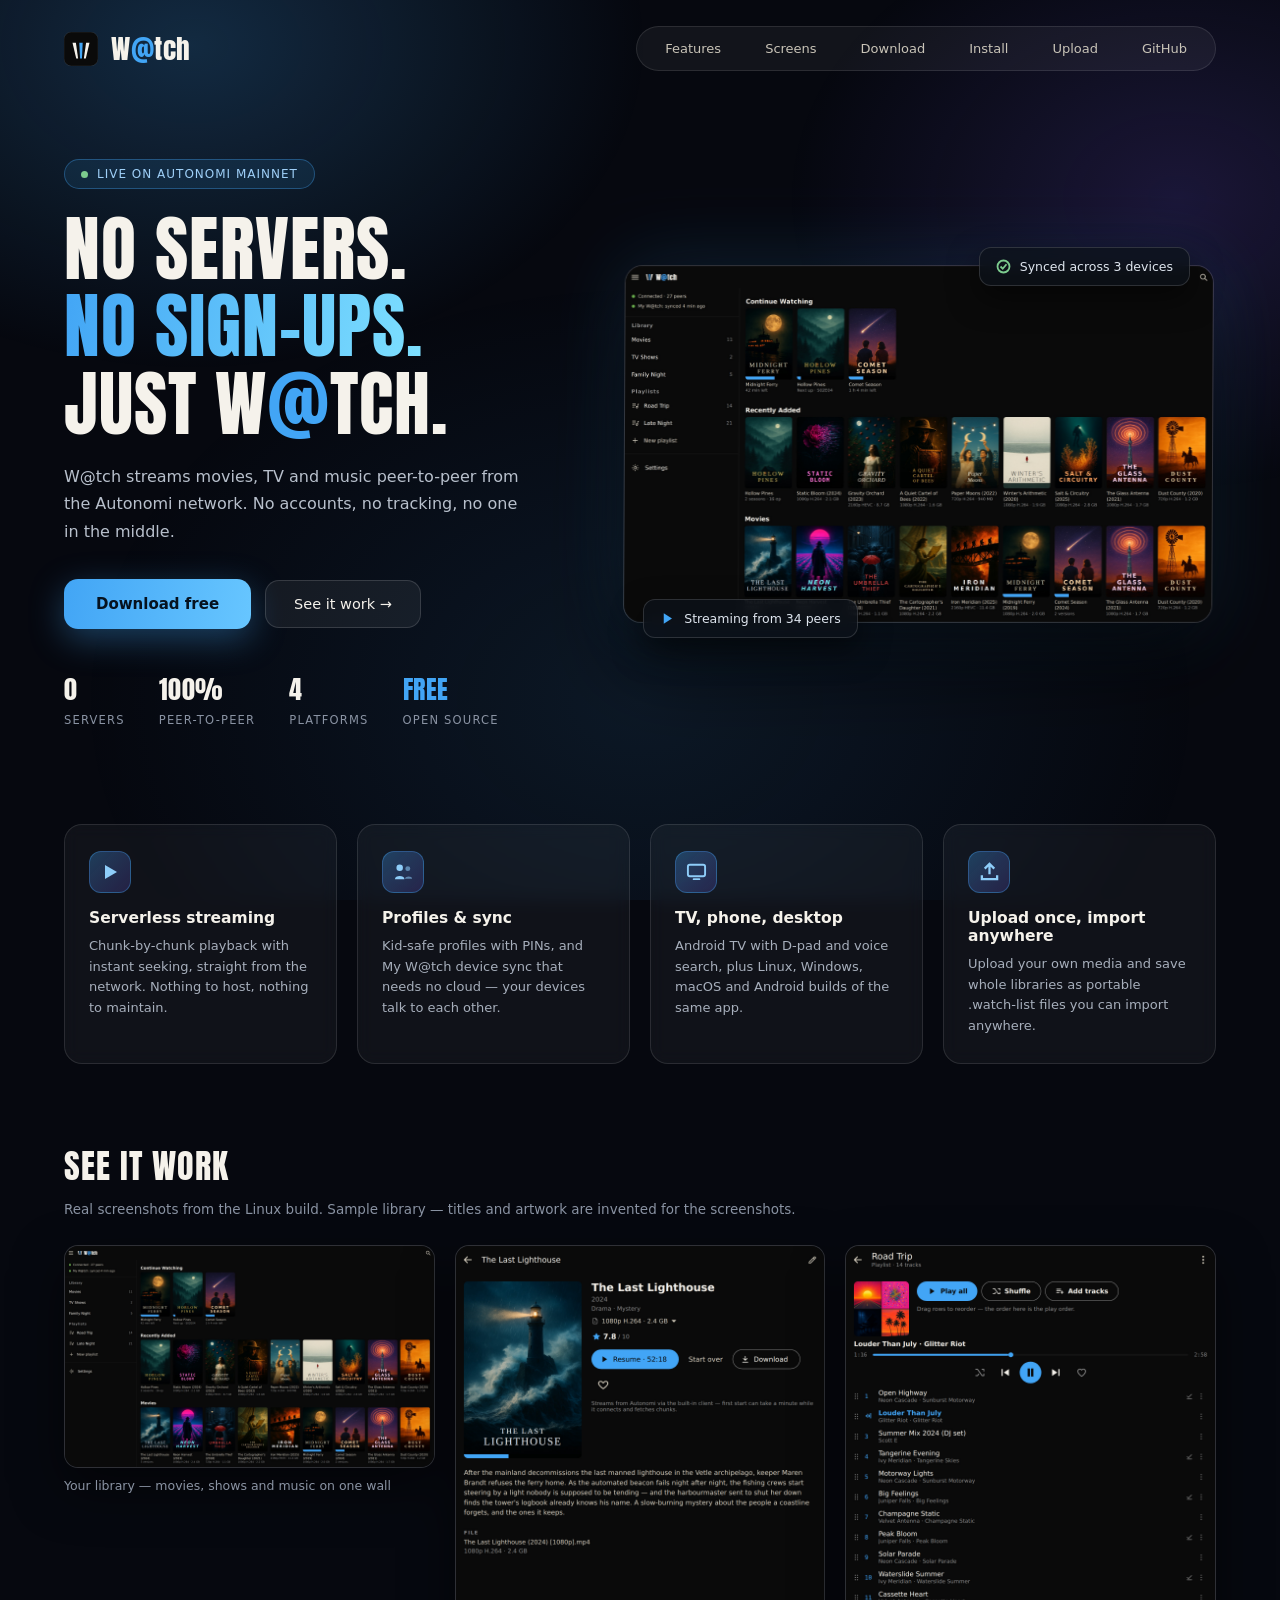
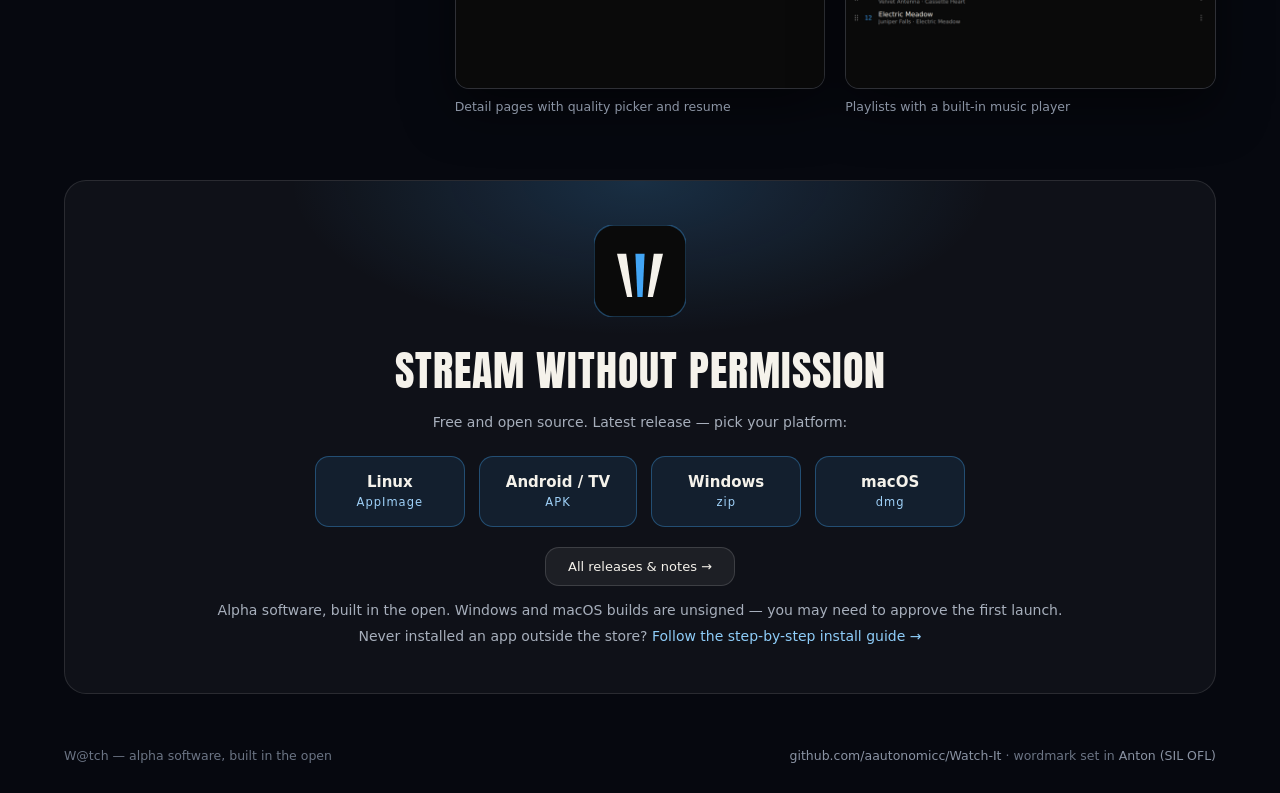
==== index.html @ df9e6426 "Reword sharing language to own-devices framing (import anywhere) The home-page feature card advertis" ====
<!DOCTYPE html>
<html lang="en">
<head>
<meta charset="utf-8">
<meta name="viewport" content="width=device-width, initial-scale=1">
<title>W@tch — stream from the Autonomi network</title>
<meta name="description" content="W@tch streams movies, TV and music peer-to-peer from the Autonomi network. No servers, no sign-ups, no tracking. Free and open source for Linux, Android / Android TV, Windows and macOS.">
<link rel="icon" href="assets/icon.svg" type="image/svg+xml">
<meta property="og:title" content="W@tch — stream from the Autonomi network">
<meta property="og:description" content="No servers. No sign-ups. Just W@tch. Peer-to-peer movies, TV and music — free and open source.">
<meta property="og:image" content="https://aautonomicc.github.io/watch-site/assets/social-preview.png">
<meta property="og:url" content="https://aautonomicc.github.io/watch-site/">
<meta property="og:type" content="website">
<link rel="stylesheet" href="style.css">
</head>
<body>
<div class="bgfx"></div>
<div class="page">

<nav>
  <a class="lockup" href="#top" aria-label="W@tch home">
    <svg width="34" height="34" viewBox="0 0 512 512" aria-hidden="true"><rect width="512" height="512" rx="110" fill="#0a0a0a" stroke="rgba(255,255,255,0.16)" stroke-width="8"/><path d="M 128 160 L 179.2 160 L 212.8 400 L 184 400 Z" fill="#f5f2eb"/><path d="M 230.4 160 L 281.6 160 L 270.4 400 L 241.6 400 Z" fill="#42a5f5"/><path d="M 332.8 160 L 384 160 L 328 400 L 299.2 400 Z" fill="#f5f2eb"/></svg>
    <div class="wordmark">W<span class="accent">@</span>tch</div>
  </a>
  <div class="navpill">
    <a href="#features">Features</a>
    <a href="#screens">Screens</a>
    <a href="#download">Download</a>
    <a href="install.html">Install</a>
    <a href="upload.html">Upload</a>
    <a href="https://github.com/aautonomicc/Watch-It">GitHub</a>
  </div>
</nav>

<header class="hero" id="top">
  <div class="hleft">
    <div class="chip"><div class="dot"></div>LIVE ON AUTONOMI MAINNET</div>
    <h1>No servers.<br><span class="grad">No sign&#8209;ups.</span><br>Just W<span class="accent">@</span>tch.</h1>
    <p class="sub">W@tch streams movies, TV and music peer-to-peer from the Autonomi network. No accounts, no tracking, no one in the middle.</p>
    <div class="ctas">
      <a class="btn-primary" href="#download">Download free</a>
      <a class="btn-glass" href="#screens">See it work &rarr;</a>
    </div>
    <div class="stats">
      <div class="stat"><b>0</b><span>SERVERS</span></div>
      <div class="stat"><b>100%</b><span>PEER-TO-PEER</span></div>
      <div class="stat"><b>4</b><span>PLATFORMS</span></div>
      <div class="stat"><b class="accent">FREE</b><span>OPEN SOURCE</span></div>
    </div>
  </div>
  <div class="hright">
    <div class="floatchip">
      <div class="fc fc-top"><svg width="15" height="15" viewBox="0 0 20 20" aria-hidden="true"><circle cx="10" cy="10" r="8" fill="none" stroke="#7CCB8E" stroke-width="2.4"/><path d="M6 10 L9 13 L14 7" stroke="#7CCB8E" stroke-width="2.4" fill="none"/></svg>Synced across 3 devices</div>
      <div class="fc fc-bottom"><svg width="15" height="15" viewBox="0 0 20 20" aria-hidden="true"><path d="M5 3 L16 10 L5 17 Z" fill="#42A5F5"/></svg>Streaming from 34 peers</div>
      <div class="shotcard"><img src="assets/screenshots/home-linux.jpg" alt="W@tch home screen on Linux: library wall with movie and album posters and a pinned library panel" width="1500" height="900"></div>
    </div>
  </div>
</header>

<section class="features" id="features">
  <div class="gcard"><div class="ic"><svg width="20" height="20" viewBox="0 0 20 20" aria-hidden="true"><path d="M5 3 L17 10 L5 17 Z" fill="#8ecdf9"/></svg></div><h3>Serverless streaming</h3><p>Chunk-by-chunk playback with instant seeking, straight from the network. Nothing to host, nothing to maintain.</p></div>
  <div class="gcard"><div class="ic"><svg width="21" height="21" viewBox="0 0 22 22" aria-hidden="true"><circle cx="7" cy="7" r="3.4" fill="#8ecdf9"/><circle cx="15.5" cy="8" r="2.6" fill="#8ecdf9" opacity="0.55"/><path d="M2 19 C2 14.5 12 14.5 12 19 Z" fill="#8ecdf9"/><path d="M12.5 18.5 C13 15.5 20 15.5 20 18.5 Z" fill="#8ecdf9" opacity="0.55"/></svg></div><h3>Profiles &amp; sync</h3><p>Kid-safe profiles with PINs, and My W@tch device sync that needs no cloud — your devices talk to each other.</p></div>
  <div class="gcard"><div class="ic"><svg width="21" height="21" viewBox="0 0 22 22" aria-hidden="true"><rect x="2" y="4" width="18" height="12" rx="2" fill="none" stroke="#8ecdf9" stroke-width="2"/><rect x="7" y="18" width="8" height="2" rx="1" fill="#8ecdf9"/></svg></div><h3>TV, phone, desktop</h3><p>Android TV with D-pad and voice search, plus Linux, Windows, macOS and Android builds of the same app.</p></div>
  <div class="gcard"><div class="ic"><svg width="21" height="21" viewBox="0 0 22 22" aria-hidden="true"><path d="M11 3 L11 14 M6 8 L11 3 L16 8" stroke="#8ecdf9" stroke-width="2.4" fill="none"/><path d="M3 15 L3 19 L19 19 L19 15" stroke="#8ecdf9" stroke-width="2.4" fill="none"/></svg></div><h3>Upload once, import anywhere</h3><p>Upload your own media and save whole libraries as portable .watch-list files you can import anywhere.</p></div>
</section>

<section class="screens" id="screens">
  <h2 class="sectionhead">See it work</h2>
  <p class="sectionsub">Real screenshots from the Linux build. Sample library — titles and artwork are invented for the screenshots.</p>
  <div class="shotgrid">
    <figure class="shotcell"><div class="shotframe"><img src="assets/screenshots/home-linux.jpg" alt="Home library wall with movies, shows and albums" loading="lazy" width="1500" height="900"></div><figcaption>Your library — movies, shows and music on one wall</figcaption></figure>
    <figure class="shotcell"><div class="shotframe"><img src="assets/screenshots/detail-linux.jpg" alt="Movie detail page with poster, overview and quality versions" loading="lazy" width="1500" height="1800"></div><figcaption>Detail pages with quality picker and resume</figcaption></figure>
    <figure class="shotcell"><div class="shotframe"><img src="assets/screenshots/playlist-linux.jpg" alt="Playlist page with cover collage, transport controls and track list" loading="lazy" width="1500" height="1800"></div><figcaption>Playlists with a built-in music player</figcaption></figure>
  </div>
</section>

<section class="big" id="download">
  <div class="glow"></div>
  <div class="bigmark"><svg width="92" height="92" viewBox="0 0 512 512" aria-hidden="true"><rect width="512" height="512" rx="110" fill="#0a0a0a" stroke="rgba(66,165,245,0.35)" stroke-width="8"/><path d="M 128 160 L 179.2 160 L 212.8 400 L 184 400 Z" fill="#f5f2eb"/><path d="M 230.4 160 L 281.6 160 L 270.4 400 L 241.6 400 Z" fill="#42a5f5"/><path d="M 332.8 160 L 384 160 L 328 400 L 299.2 400 Z" fill="#f5f2eb"/></svg></div>
  <h2>STREAM WITHOUT PERMISSION</h2>
  <p>Free and open source. <span id="ver">Latest release</span> — pick your platform:</p>
  <div class="dlrow">
    <a class="dlcard" id="dl-linux" href="https://github.com/aautonomicc/Watch-It/releases/latest"><b>Linux</b><span>AppImage</span></a>
    <a class="dlcard" id="dl-android" href="https://github.com/aautonomicc/Watch-It/releases/latest"><b>Android / TV</b><span>APK</span></a>
    <a class="dlcard" id="dl-windows" href="https://github.com/aautonomicc/Watch-It/releases/latest"><b>Windows</b><span>zip</span></a>
    <a class="dlcard" id="dl-macos" href="https://github.com/aautonomicc/Watch-It/releases/latest"><b>macOS</b><span>dmg</span></a>
  </div>
  <a class="btn-glass allreleases" href="https://github.com/aautonomicc/Watch-It/releases">All releases &amp; notes &rarr;</a>
  <p class="alphanote">Alpha software, built in the open. Windows and macOS builds are unsigned — you may need to approve the first launch.<br>Never installed an app outside the store? <a class="installlink" href="install.html">Follow the step-by-step install guide &rarr;</a></p>
</section>

<footer>
  <div>W@tch — alpha software, built in the open</div>
  <div><a href="https://github.com/aautonomicc/Watch-It">github.com/aautonomicc/Watch-It</a> · wordmark set in <a href="assets/fonts/Anton-OFL.txt">Anton (SIL OFL)</a></div>
</footer>

</div>
<script>
(function () {
  var api = 'https://api.github.com/repos/aautonomicc/Watch-It/releases/latest';
  fetch(api).then(function (r) { return r.ok ? r.json() : null; }).then(function (rel) {
    if (!rel || !rel.assets) return;
    var map = { 'dl-linux': '.AppImage', 'dl-android': '.apk', 'dl-windows': '.zip', 'dl-macos': '.dmg' };
    Object.keys(map).forEach(function (id) {
      var asset = rel.assets.find(function (a) { return a.name.endsWith(map[id]); });
      var el = document.getElementById(id);
      if (asset && el) el.href = asset.browser_download_url;
    });
    var ver = document.getElementById('ver');
    if (ver && rel.tag_name) ver.textContent = 'Latest release ' + rel.tag_name;
  }).catch(function () {});
})();
</script>
</body>
</html>
---- style.css ----
/* W@tch site — neon glass (style 5). Palette from the app's WiTokens:
   ink #0A0A0A / bone #F5F2EB / accent #42A5F5. */

@font-face {
  font-family: 'Anton';
  src: url('assets/fonts/Anton-Regular.ttf') format('truetype');
  font-display: swap;
}

* { margin: 0; padding: 0; box-sizing: border-box; }

html { scroll-behavior: smooth; }

body {
  color: #F5F2EB;
  font-family: 'Segoe UI', 'DejaVu Sans', system-ui, sans-serif;
  background: #06080f;
  min-height: 100vh;
}

.bgfx {
  position: fixed; inset: 0; z-index: 0; pointer-events: none;
  background:
    radial-gradient(700px 500px at 15% 5%, rgba(66,165,245,0.22), transparent 65%),
    radial-gradient(600px 450px at 92% 22%, rgba(120,90,240,0.18), transparent 65%),
    radial-gradient(800px 600px at 50% 78%, rgba(66,165,245,0.10), transparent 70%);
}

.page { position: relative; z-index: 1; max-width: 1280px; margin: 0 auto; }
.accent { color: #42A5F5; }
.grad {
  background: linear-gradient(100deg, #42A5F5, #7ee0ff);
  -webkit-background-clip: text; background-clip: text; color: transparent;
}
a { color: inherit; text-decoration: none; }

/* nav */
nav { display: flex; align-items: center; justify-content: space-between; padding: 26px 64px; gap: 16px; flex-wrap: wrap; }
.lockup { display: flex; align-items: center; gap: 13px; }
.wordmark { font-family: 'Anton', sans-serif; font-size: 27px; letter-spacing: 0.5px; }
.navpill {
  display: flex; gap: 8px; background: rgba(255,255,255,0.05); border: 1px solid rgba(255,255,255,0.10);
  border-radius: 999px; padding: 7px 10px; font-size: 13px; color: #c9c4b8;
}
.navpill a { padding: 7px 18px; border-radius: 999px; transition: background 0.15s, color 0.15s; }
.navpill a:hover { background: rgba(66,165,245,0.18); color: #F5F2EB; }

/* hero split */
.hero { display: flex; align-items: center; gap: 40px; padding: 62px 64px 40px; }
.hleft { flex: 1.0; }
.chip {
  display: inline-flex; align-items: center; gap: 9px; background: rgba(66,165,245,0.10);
  border: 1px solid rgba(66,165,245,0.35); border-radius: 999px; padding: 7px 16px;
  font-size: 12px; color: #9fd0f8; letter-spacing: 1px;
}
.chip .dot { width: 7px; height: 7px; border-radius: 50%; background: #7CCB8E; }
h1 {
  font-family: 'Anton', sans-serif; font-size: clamp(44px, 5.6vw, 72px); line-height: 1.08;
  letter-spacing: 1px; margin-top: 22px; text-transform: uppercase; font-weight: normal;
}
.sub { font-size: 16px; color: #b8c0cc; line-height: 1.7; margin-top: 20px; max-width: 460px; }
.ctas { display: flex; gap: 14px; margin-top: 34px; align-items: center; flex-wrap: wrap; }
.btn-primary {
  display: inline-block; background: linear-gradient(100deg, #42A5F5, #67c6ff); color: #06121f;
  font-weight: bold; padding: 16px 32px; border-radius: 14px; font-size: 15px;
  box-shadow: 0 10px 34px rgba(66,165,245,0.35); transition: transform 0.15s, box-shadow 0.15s;
}
.btn-primary:hover { transform: translateY(-2px); box-shadow: 0 14px 40px rgba(66,165,245,0.5); }
.btn-glass {
  display: inline-block; background: rgba(255,255,255,0.06); border: 1px solid rgba(255,255,255,0.14);
  color: #F5F2EB; padding: 15px 28px; border-radius: 14px; font-size: 14.5px; transition: background 0.15s;
}
.btn-glass:hover { background: rgba(255,255,255,0.12); }
.stats { display: flex; gap: 34px; margin-top: 40px; flex-wrap: wrap; }
.stat b { font-family: 'Anton', sans-serif; font-size: 26px; letter-spacing: 0.5px; display: block; font-weight: normal; }
.stat span { font-size: 11.5px; color: #8a93a3; letter-spacing: 1.2px; }

/* floating screenshot */
.hright { flex: 1.15; perspective: 1400px; min-width: 0; }
.shotcard {
  transform: rotateY(-8deg) rotateX(2deg); border-radius: 18px; overflow: hidden;
  border: 1px solid rgba(255,255,255,0.14); background: rgba(255,255,255,0.04);
  box-shadow: 0 40px 90px rgba(0,0,0,0.65), 0 0 80px rgba(66,165,245,0.18);
}
.shotcard img { width: 100%; height: auto; display: block; }
.floatchip { position: relative; }
.fc {
  position: absolute; z-index: 2; background: rgba(13,18,26,0.75); border: 1px solid rgba(255,255,255,0.14);
  border-radius: 12px; padding: 11px 16px; font-size: 12.5px; color: #dfe6ef; backdrop-filter: blur(6px);
  box-shadow: 0 12px 30px rgba(0,0,0,0.5); display: flex; align-items: center; gap: 9px; white-space: nowrap;
}
.fc svg { flex: none; }
.fc-top { top: -18px; right: 26px; }
.fc-bottom { bottom: -16px; left: 22px; }

/* glass feature cards */
.features { display: flex; gap: 20px; padding: 56px 64px 30px; flex-wrap: wrap; }
.gcard {
  flex: 1 1 240px; background: rgba(255,255,255,0.045); border: 1px solid rgba(255,255,255,0.11);
  border-radius: 18px; padding: 26px 24px; backdrop-filter: blur(8px);
}
.gcard .ic {
  width: 42px; height: 42px; border-radius: 12px;
  background: linear-gradient(135deg, rgba(66,165,245,0.30), rgba(120,90,240,0.20));
  border: 1px solid rgba(66,165,245,0.35); display: flex; align-items: center; justify-content: center;
  margin-bottom: 16px;
}
.gcard h3 { font-size: 15.5px; margin-bottom: 9px; }
.gcard p { font-size: 13px; color: #a7afbc; line-height: 1.6; }

/* screens */
.screens { padding: 46px 64px 20px; }
.sectionhead { font-family: 'Anton', sans-serif; font-size: 34px; letter-spacing: 1px; text-transform: uppercase; font-weight: normal; }
.sectionsub { color: #8a93a3; font-size: 13.5px; margin-top: 10px; }
.shotgrid { display: grid; grid-template-columns: repeat(auto-fit, minmax(280px, 1fr)); gap: 20px; margin-top: 28px; align-items: start; }
.shotcell { min-width: 0; }
.shotframe {
  border-radius: 14px; overflow: hidden; border: 1px solid rgba(255,255,255,0.13);
  background: rgba(255,255,255,0.04); box-shadow: 0 20px 50px rgba(0,0,0,0.5);
}
.shotframe img { width: 100%; height: auto; display: block; }
.shotcell figcaption { font-size: 12.5px; color: #8a93a3; margin-top: 10px; }

/* bottom CTA / download */
.big {
  margin: 46px 64px; text-align: center; background: rgba(255,255,255,0.04);
  border: 1px solid rgba(255,255,255,0.11); border-radius: 22px; padding: 44px 40px;
  position: relative; overflow: hidden;
}
.big .glow { position: absolute; inset: 0; background: radial-gradient(500px 220px at 50% 0%, rgba(66,165,245,0.20), transparent 70%); pointer-events: none; }
.bigmark { position: relative; margin-bottom: 18px; }
.big h2 { font-family: 'Anton', sans-serif; font-size: clamp(30px, 3.6vw, 42px); letter-spacing: 1px; position: relative; font-weight: normal; }
.big > p { color: #a7afbc; font-size: 14px; margin-top: 12px; position: relative; }
.dlrow { display: flex; gap: 14px; justify-content: center; margin-top: 26px; position: relative; flex-wrap: wrap; }
.dlcard {
  background: rgba(66,165,245,0.10); border: 1px solid rgba(66,165,245,0.35); border-radius: 14px;
  padding: 16px 26px; min-width: 150px; transition: background 0.15s, transform 0.15s;
}
.dlcard:hover { background: rgba(66,165,245,0.22); transform: translateY(-2px); }
.dlcard b { display: block; font-size: 15px; }
.dlcard span { font-size: 11.5px; color: #9fd0f8; letter-spacing: 1px; }
.allreleases { margin-top: 20px; position: relative; font-size: 13px; padding: 11px 22px; }
.alphanote { font-size: 11.5px; color: #6b7484; margin-top: 22px; position: relative; line-height: 1.8; }
.installlink { color: #8ecdf9; }
.installlink:hover { color: #F5F2EB; }

/* install guide page */
.navcurrent { background: rgba(66,165,245,0.18); color: #F5F2EB; }
.guidehero { padding: 52px 64px 20px; max-width: 860px; }
.guidehero h1 {
  font-family: 'Anton', sans-serif; font-size: clamp(38px, 4.6vw, 58px); line-height: 1.08;
  letter-spacing: 1px; text-transform: uppercase; font-weight: normal;
}
.guidehero .sub { margin-top: 18px; max-width: 560px; }
.platjump { display: flex; gap: 10px; margin-top: 28px; flex-wrap: wrap; }
.platjump a {
  background: rgba(66,165,245,0.10); border: 1px solid rgba(66,165,245,0.35); border-radius: 999px;
  padding: 10px 20px; font-size: 14px; transition: background 0.15s, transform 0.15s;
}
.platjump a:hover { background: rgba(66,165,245,0.22); transform: translateY(-1px); }
.guidenote {
  margin-top: 26px; font-size: 13px; color: #8a93a3; line-height: 1.6;
  background: rgba(255,255,255,0.04); border: 1px solid rgba(255,255,255,0.10);
  border-radius: 14px; padding: 14px 18px;
}
.platform {
  margin: 34px 64px 0; background: rgba(255,255,255,0.035); border: 1px solid rgba(255,255,255,0.10);
  border-radius: 22px; padding: 34px 38px 30px; scroll-margin-top: 20px;
}
.plathead { display: flex; align-items: center; gap: 18px; }
.platicon {
  flex: none; width: 56px; height: 56px; border-radius: 15px; font-size: 27px;
  background: linear-gradient(135deg, rgba(66,165,245,0.30), rgba(120,90,240,0.20));
  border: 1px solid rgba(66,165,245,0.35); display: flex; align-items: center; justify-content: center;
}
.plathead h2 { font-family: 'Anton', sans-serif; font-size: 27px; letter-spacing: 1px; text-transform: uppercase; font-weight: normal; }
.plathead p { font-size: 13px; color: #8a93a3; margin-top: 4px; line-height: 1.5; }
.platdl { margin-top: 22px; font-size: 14px; padding: 14px 26px; }
.steps { list-style: none; counter-reset: step; margin-top: 26px; }
.steps > li {
  counter-increment: step; position: relative; padding: 0 0 26px 58px;
  border-left: 1px solid rgba(66,165,245,0.25); margin-left: 19px;
}
.steps > li:last-child { border-left-color: transparent; padding-bottom: 4px; }
.steps > li::before {
  content: counter(step); position: absolute; left: -20px; top: -2px;
  width: 39px; height: 39px; border-radius: 50%; background: #0c1524;
  border: 1px solid rgba(66,165,245,0.55); color: #8ecdf9;
  font-family: 'Anton', sans-serif; font-size: 17px;
  display: flex; align-items: center; justify-content: center;
}
.steps h3 { font-size: 16px; padding-top: 6px; }
.steps p { font-size: 14px; color: #b8c0cc; line-height: 1.7; margin-top: 8px; max-width: 620px; }
.steps b { color: #F5F2EB; }
.steps code {
  background: rgba(255,255,255,0.07); border: 1px solid rgba(255,255,255,0.12);
  border-radius: 6px; padding: 2px 7px; font-size: 12.5px;
}
.tvurl {
  display: inline-block; background: rgba(66,165,245,0.12); border: 1px solid rgba(66,165,245,0.45);
  border-radius: 10px; padding: 10px 18px; font-family: monospace; font-size: 17px !important;
  color: #8ecdf9 !important; letter-spacing: 0.5px;
}
/* slots stay hidden until a real screenshot loads (see assets/install/README.md) */
.stepshot { display: none; margin-top: 16px; max-width: 560px; }
.stepshot img {
  width: 100%; height: auto; display: block; border-radius: 12px;
  border: 1px solid rgba(255,255,255,0.13); box-shadow: 0 16px 40px rgba(0,0,0,0.45);
}
.stepshot figcaption { font-size: 12px; color: #6b7484; margin-top: 8px; }
.guidefoot { padding: 44px 64px 20px; text-align: center; }
.guidefoot p { color: #8a93a3; font-size: 14px; margin-bottom: 18px; }

/* upload guide */
.warnnote {
  max-width: 620px; margin-top: 14px; padding: 12px 16px; font-size: 13.5px; line-height: 1.6;
  color: #f0d9a8; background: rgba(240,180,60,0.08); border: 1px solid rgba(240,180,60,0.35);
  border-radius: 12px;
}
.warnnote b { color: #f7e6c4; }
.qualtable { border-collapse: collapse; margin-top: 14px; font-size: 13.5px; max-width: 620px; width: 100%; }
.qualtable th, .qualtable td {
  text-align: left; padding: 8px 12px; border-bottom: 1px solid rgba(255,255,255,0.1);
  color: #b8c0cc; line-height: 1.5;
}
.qualtable th { color: #8a93a3; font-size: 11.5px; text-transform: uppercase; letter-spacing: 1px; font-weight: 600; }
.qualtable td:first-child { color: #F5F2EB; white-space: nowrap; }

footer {
  padding: 8px 64px 30px; display: flex; justify-content: space-between; gap: 12px;
  font-size: 12.5px; color: #6b7484; flex-wrap: wrap;
}
footer a { color: #8a93a3; }
footer a:hover { color: #F5F2EB; }

/* responsive */
@media (max-width: 980px) {
  .hero { flex-direction: column; padding: 42px 32px 32px; }
  .hright { width: 100%; perspective: none; }
  .shotcard { transform: none; }
  nav, .features, .screens, footer { padding-left: 32px; padding-right: 32px; }
  .big { margin: 36px 32px; }
  .guidehero, .guidefoot { padding-left: 32px; padding-right: 32px; }
  .platform { margin-left: 32px; margin-right: 32px; }
}
@media (max-width: 560px) {
  nav { padding: 20px 18px; justify-content: center; }
  .navpill a { padding: 7px 12px; }
  .hero, .features, .screens, footer { padding-left: 18px; padding-right: 18px; }
  .big { margin: 30px 18px; padding: 34px 20px; }
  .guidehero, .guidefoot { padding-left: 18px; padding-right: 18px; }
  .platform { margin-left: 18px; margin-right: 18px; padding: 26px 18px 24px; }
  .steps > li { padding-left: 44px; margin-left: 16px; }
  .steps > li::before { width: 34px; height: 34px; left: -17px; font-size: 15px; }
  .fc-top { top: -14px; right: 8px; }
  .fc-bottom { bottom: -12px; left: 8px; }
  .stats { gap: 22px; }
}
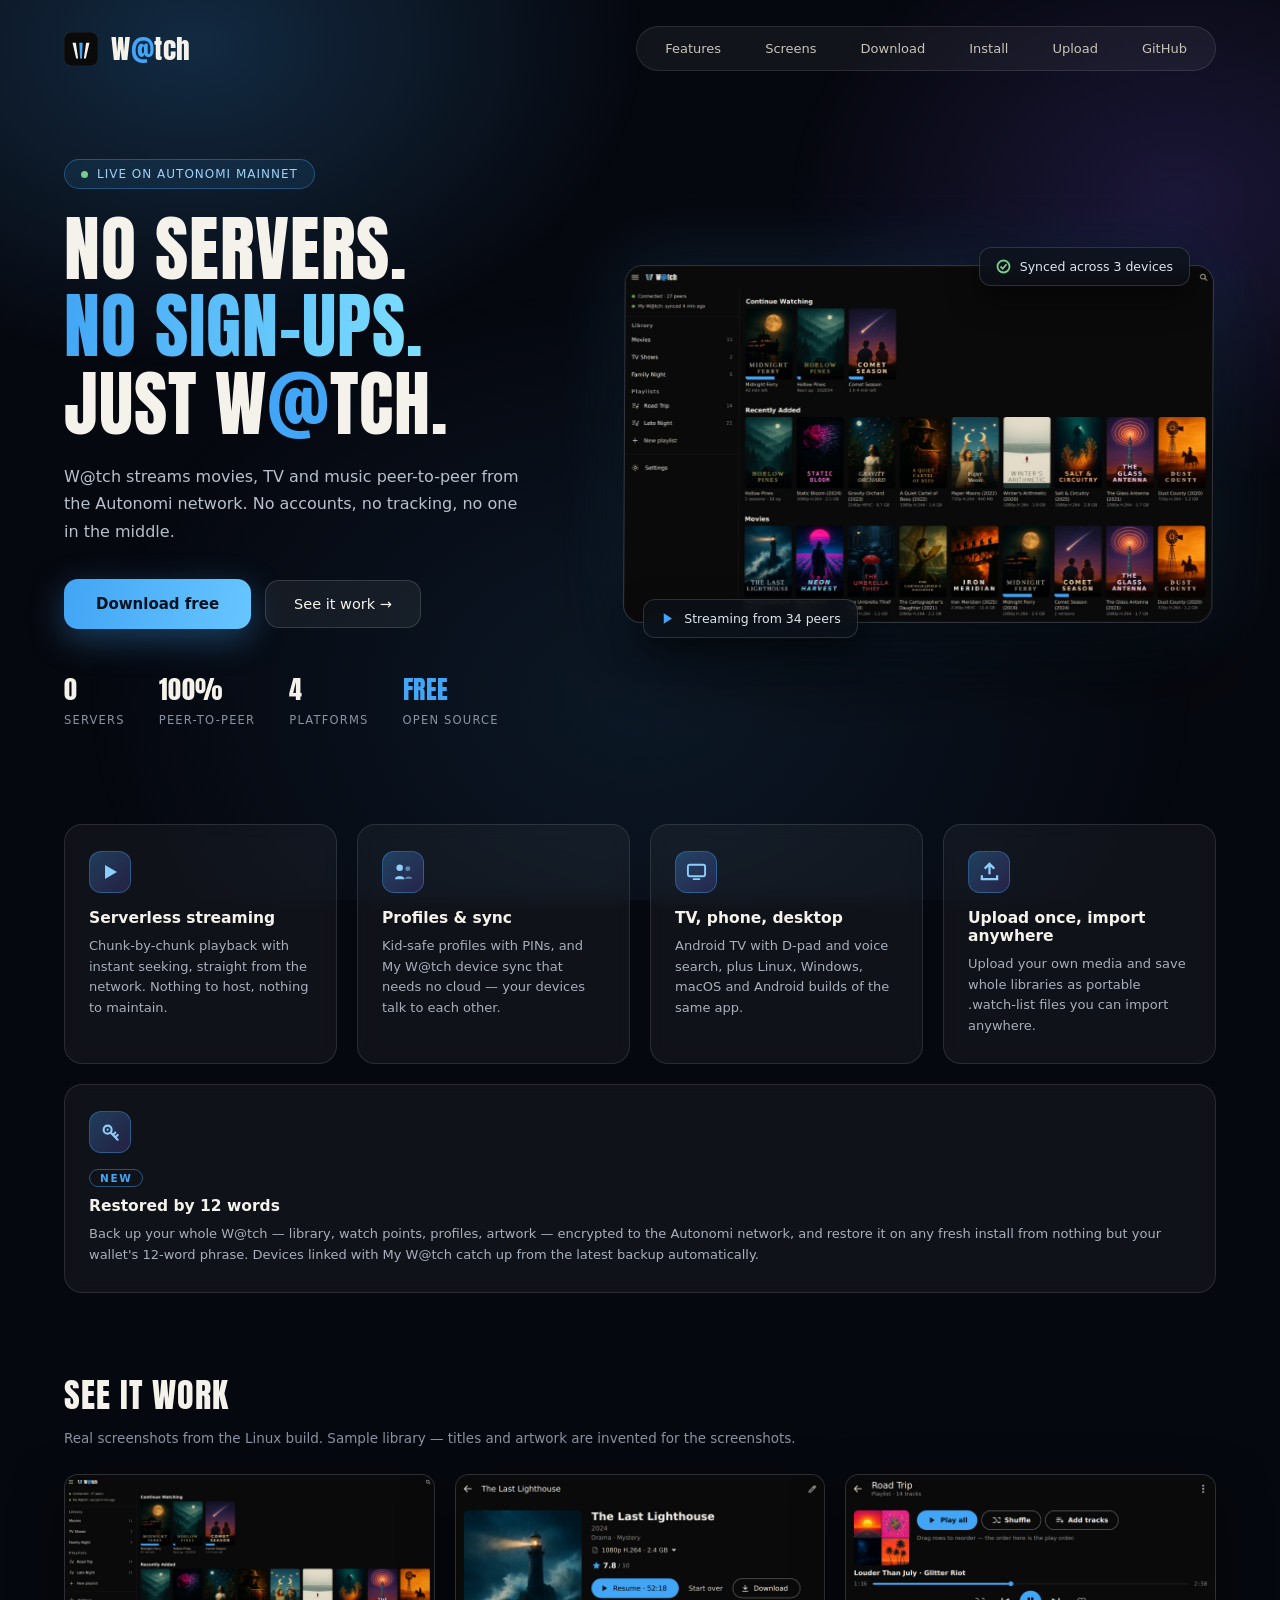
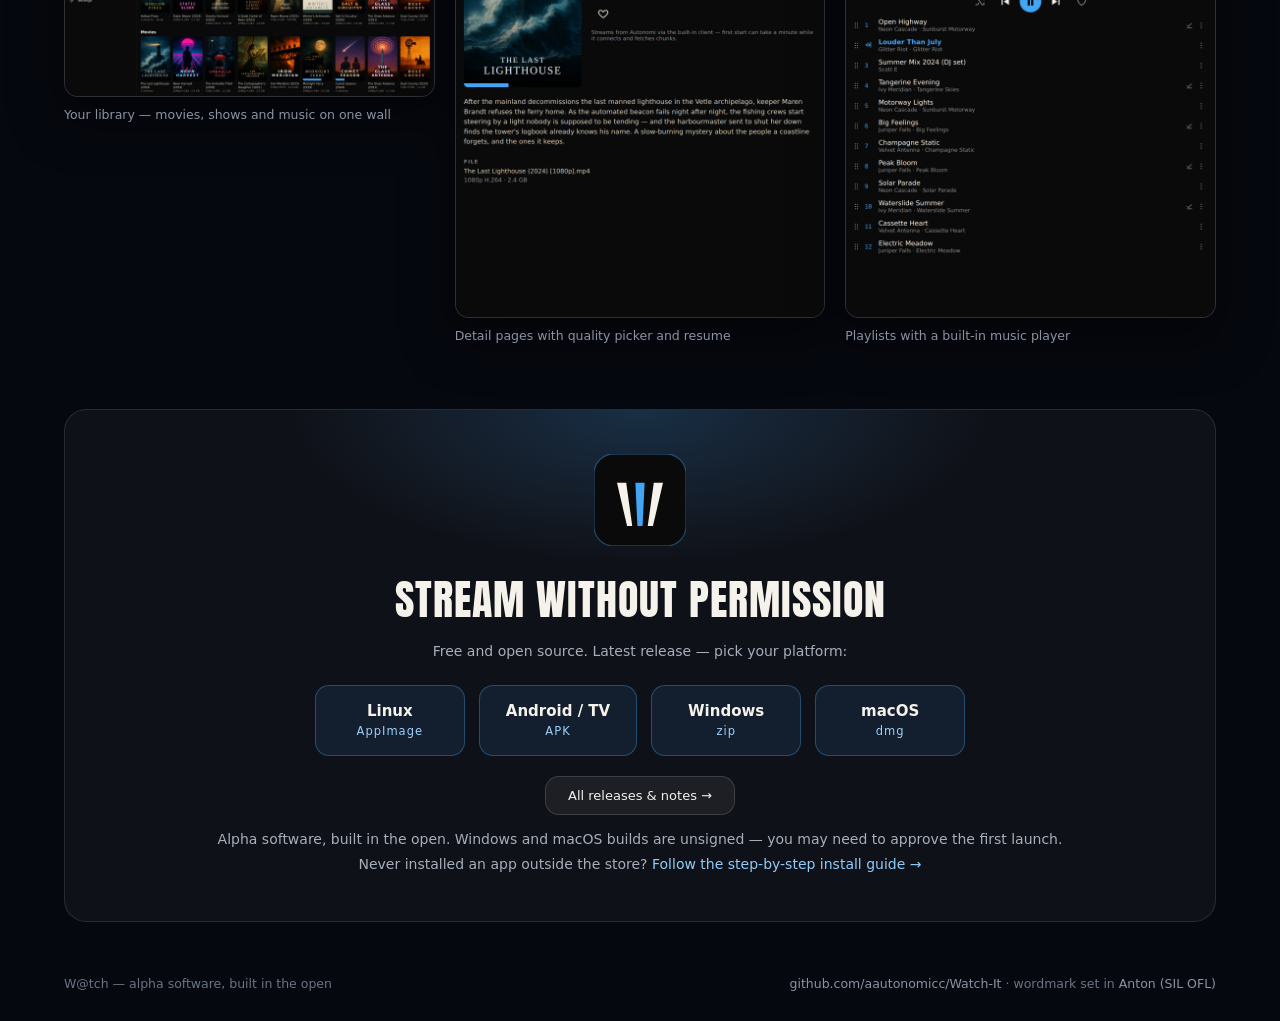
==== commit 9f44b62b: "Feature grid: seed-phrase backup card (alpha.110) + wallet-page backup note Co-Authored-By: Claude F" ====
--- a/index.html
+++ b/index.html
@@ -62,6 +62,7 @@
   <div class="gcard"><div class="ic"><svg width="21" height="21" viewBox="0 0 22 22" aria-hidden="true"><circle cx="7" cy="7" r="3.4" fill="#8ecdf9"/><circle cx="15.5" cy="8" r="2.6" fill="#8ecdf9" opacity="0.55"/><path d="M2 19 C2 14.5 12 14.5 12 19 Z" fill="#8ecdf9"/><path d="M12.5 18.5 C13 15.5 20 15.5 20 18.5 Z" fill="#8ecdf9" opacity="0.55"/></svg></div><h3>Profiles &amp; sync</h3><p>Kid-safe profiles with PINs, and My W@tch device sync that needs no cloud — your devices talk to each other.</p></div>
   <div class="gcard"><div class="ic"><svg width="21" height="21" viewBox="0 0 22 22" aria-hidden="true"><rect x="2" y="4" width="18" height="12" rx="2" fill="none" stroke="#8ecdf9" stroke-width="2"/><rect x="7" y="18" width="8" height="2" rx="1" fill="#8ecdf9"/></svg></div><h3>TV, phone, desktop</h3><p>Android TV with D-pad and voice search, plus Linux, Windows, macOS and Android builds of the same app.</p></div>
   <div class="gcard"><div class="ic"><svg width="21" height="21" viewBox="0 0 22 22" aria-hidden="true"><path d="M11 3 L11 14 M6 8 L11 3 L16 8" stroke="#8ecdf9" stroke-width="2.4" fill="none"/><path d="M3 15 L3 19 L19 19 L19 15" stroke="#8ecdf9" stroke-width="2.4" fill="none"/></svg></div><h3>Upload once, import anywhere</h3><p>Upload your own media and save whole libraries as portable .watch-list files you can import anywhere.</p></div>
+  <div class="gcard"><div class="ic"><svg width="21" height="21" viewBox="0 0 22 22" aria-hidden="true"><circle cx="8" cy="8" r="4.2" fill="none" stroke="#8ecdf9" stroke-width="2.2"/><circle cx="8" cy="8" r="1.1" fill="#8ecdf9"/><path d="M11 11 L18.5 18.5 M16 16 L18.5 13.5 M13.5 13.5 L16 11" stroke="#8ecdf9" stroke-width="2.2" fill="none" stroke-linecap="round"/></svg></div><span class="newpill">NEW</span><h3>Restored by 12 words</h3><p>Back up your whole W@tch — library, watch points, profiles, artwork — encrypted to the Autonomi network, and restore it on any fresh install from nothing but your wallet's 12-word phrase. Devices linked with My W@tch catch up from the latest backup automatically.</p></div>
 </section>
 
 <section class="screens" id="screens">
--- a/style.css
+++ b/style.css
@@ -106,6 +106,11 @@
   margin-bottom: 16px;
 }
 .gcard h3 { font-size: 15.5px; margin-bottom: 9px; }
+.gcard .newpill {
+  display: inline-block; font-size: 10.5px; letter-spacing: 1.6px; font-weight: 700;
+  color: #42A5F5; border: 1px solid rgba(66,165,245,0.45); border-radius: 999px;
+  padding: 2px 10px; margin: 0 0 10px; vertical-align: top;
+}
 .gcard p { font-size: 13px; color: #a7afbc; line-height: 1.6; }
 
 /* screens */
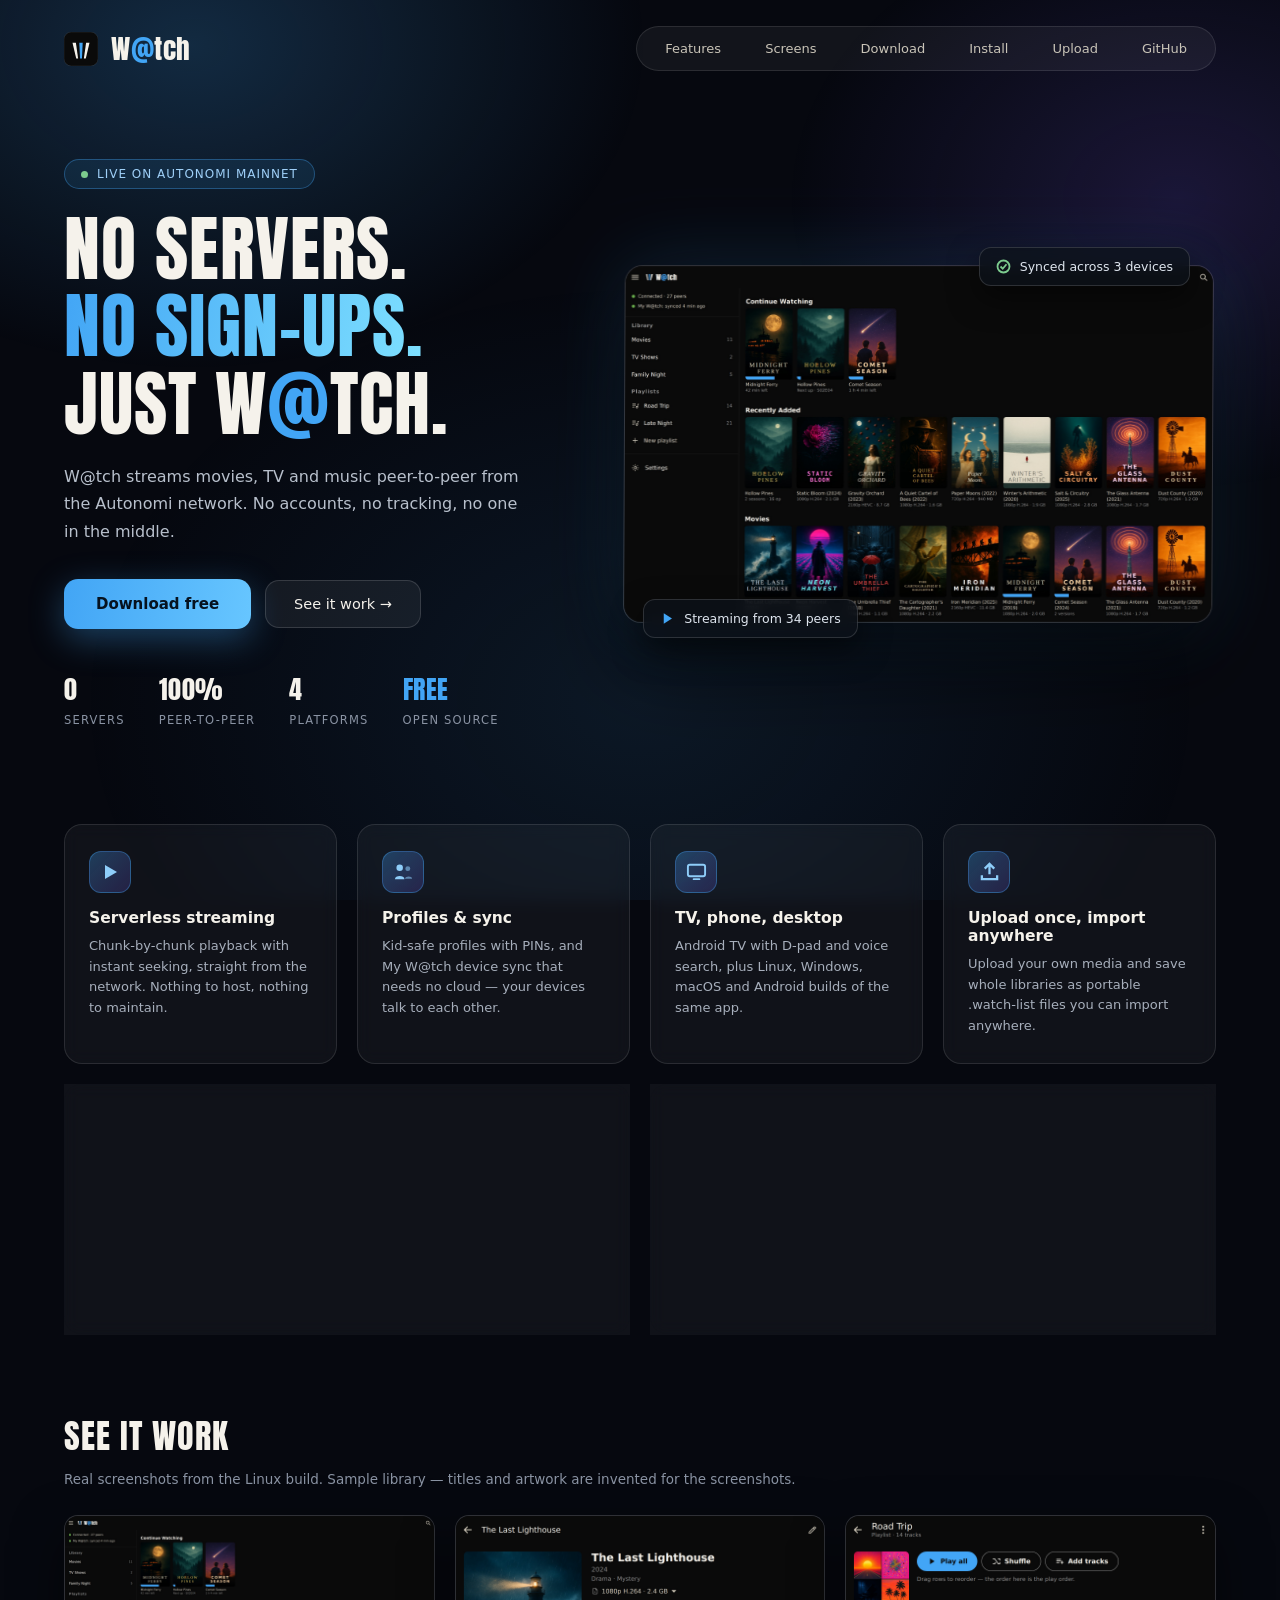
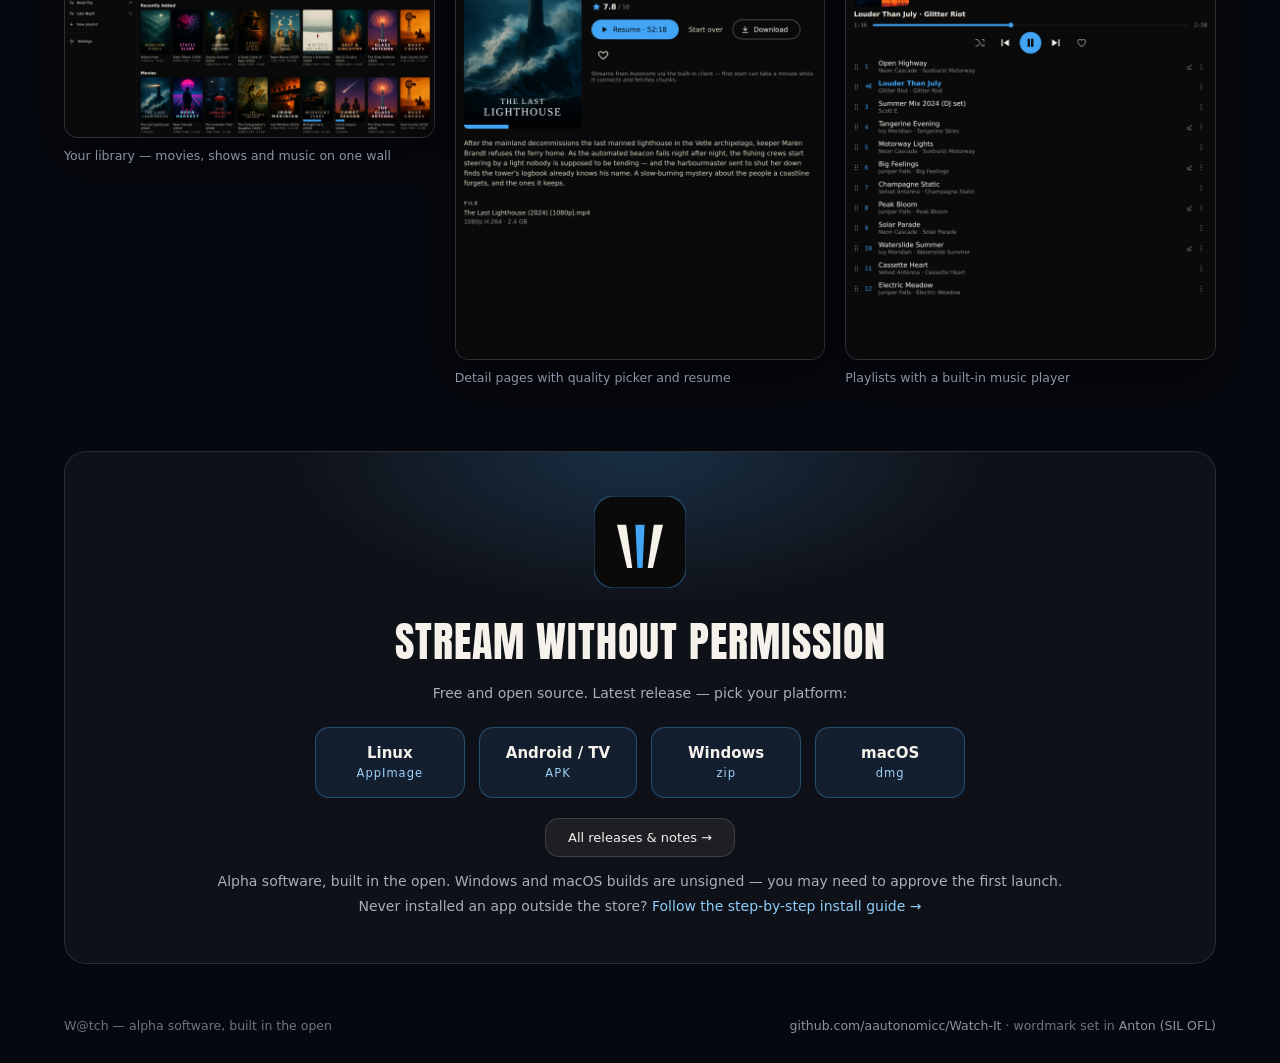
==== commit ccb19213: "Feature grid: W@tch your wallet card — My W@tch sync sealed end to end (alpha.111) Co-Authored-By: C" ====
--- a/index.html
+++ b/index.html
@@ -62,7 +62,8 @@
   <div class="gcard"><div class="ic"><svg width="21" height="21" viewBox="0 0 22 22" aria-hidden="true"><circle cx="7" cy="7" r="3.4" fill="#8ecdf9"/><circle cx="15.5" cy="8" r="2.6" fill="#8ecdf9" opacity="0.55"/><path d="M2 19 C2 14.5 12 14.5 12 19 Z" fill="#8ecdf9"/><path d="M12.5 18.5 C13 15.5 20 15.5 20 18.5 Z" fill="#8ecdf9" opacity="0.55"/></svg></div><h3>Profiles &amp; sync</h3><p>Kid-safe profiles with PINs, and My W@tch device sync that needs no cloud — your devices talk to each other.</p></div>
   <div class="gcard"><div class="ic"><svg width="21" height="21" viewBox="0 0 22 22" aria-hidden="true"><rect x="2" y="4" width="18" height="12" rx="2" fill="none" stroke="#8ecdf9" stroke-width="2"/><rect x="7" y="18" width="8" height="2" rx="1" fill="#8ecdf9"/></svg></div><h3>TV, phone, desktop</h3><p>Android TV with D-pad and voice search, plus Linux, Windows, macOS and Android builds of the same app.</p></div>
   <div class="gcard"><div class="ic"><svg width="21" height="21" viewBox="0 0 22 22" aria-hidden="true"><path d="M11 3 L11 14 M6 8 L11 3 L16 8" stroke="#8ecdf9" stroke-width="2.4" fill="none"/><path d="M3 15 L3 19 L19 19 L19 15" stroke="#8ecdf9" stroke-width="2.4" fill="none"/></svg></div><h3>Upload once, import anywhere</h3><p>Upload your own media and save whole libraries as portable .watch-list files you can import anywhere.</p></div>
-  <div class="gcard"><div class="ic"><svg width="21" height="21" viewBox="0 0 22 22" aria-hidden="true"><circle cx="8" cy="8" r="4.2" fill="none" stroke="#8ecdf9" stroke-width="2.2"/><circle cx="8" cy="8" r="1.1" fill="#8ecdf9"/><path d="M11 11 L18.5 18.5 M16 16 L18.5 13.5 M13.5 13.5 L16 11" stroke="#8ecdf9" stroke-width="2.2" fill="none" stroke-linecap="round"/></svg></div><span class="newpill">NEW</span><h3>Restored by 12 words</h3><p>Back up your whole W@tch — library, watch points, profiles, artwork — encrypted to the Autonomi network, and restore it on any fresh install from nothing but your wallet's 12-word phrase. Devices linked with My W@tch catch up from the latest backup automatically.</p></div>
+  <div class="gcard"><div class="ic"><svg width="21" height="21" viewBox="0 0 22 22" aria-hidden="true"><circle cx="8" cy="8" r="4.2" fill="none" stroke="#8ecdf9" stroke-width="2.2"/><circle cx="8" cy="8" r="1.1" fill="#8ecdf9"/><path d="M11 11 L18.5 18.5 M16 16 L18.5 13.5 M13.5 13.5 L16 11" stroke="#8ecdf9" stroke-width="2.2" fill="none" stroke-linecap="round"/></svg></div><h3>Restored by 12 words</h3><p>Back up your whole W@tch — library, watch points, profiles, artwork — encrypted to the Autonomi network, and restore it on any fresh install from nothing but your wallet's 12-word phrase. Devices linked with My W@tch catch up from the latest backup automatically.</p></div>
+  <div class="gcard"><div class="ic"><svg width="21" height="21" viewBox="0 0 22 22" aria-hidden="true"><rect x="4.5" y="9.5" width="13" height="9.5" rx="2" fill="none" stroke="#8ecdf9" stroke-width="2.2"/><path d="M7.5 9.5 L7.5 7 a3.5 3.5 0 0 1 7 0 L14.5 9.5" fill="none" stroke="#8ecdf9" stroke-width="2.2"/><circle cx="11" cy="14.2" r="1.4" fill="#8ecdf9"/></svg></div><span class="newpill">NEW</span><h3>W<span class="accent">@</span>tch your wallet</h3><p>Device sync is sealed end to end: everything My W@tch shares between your devices — library, watch points, profiles, backup keys — travels encrypted under your link secret. The network sees only ciphertext; only your own devices hold the key.</p></div>
 </section>
 
 <section class="screens" id="screens">
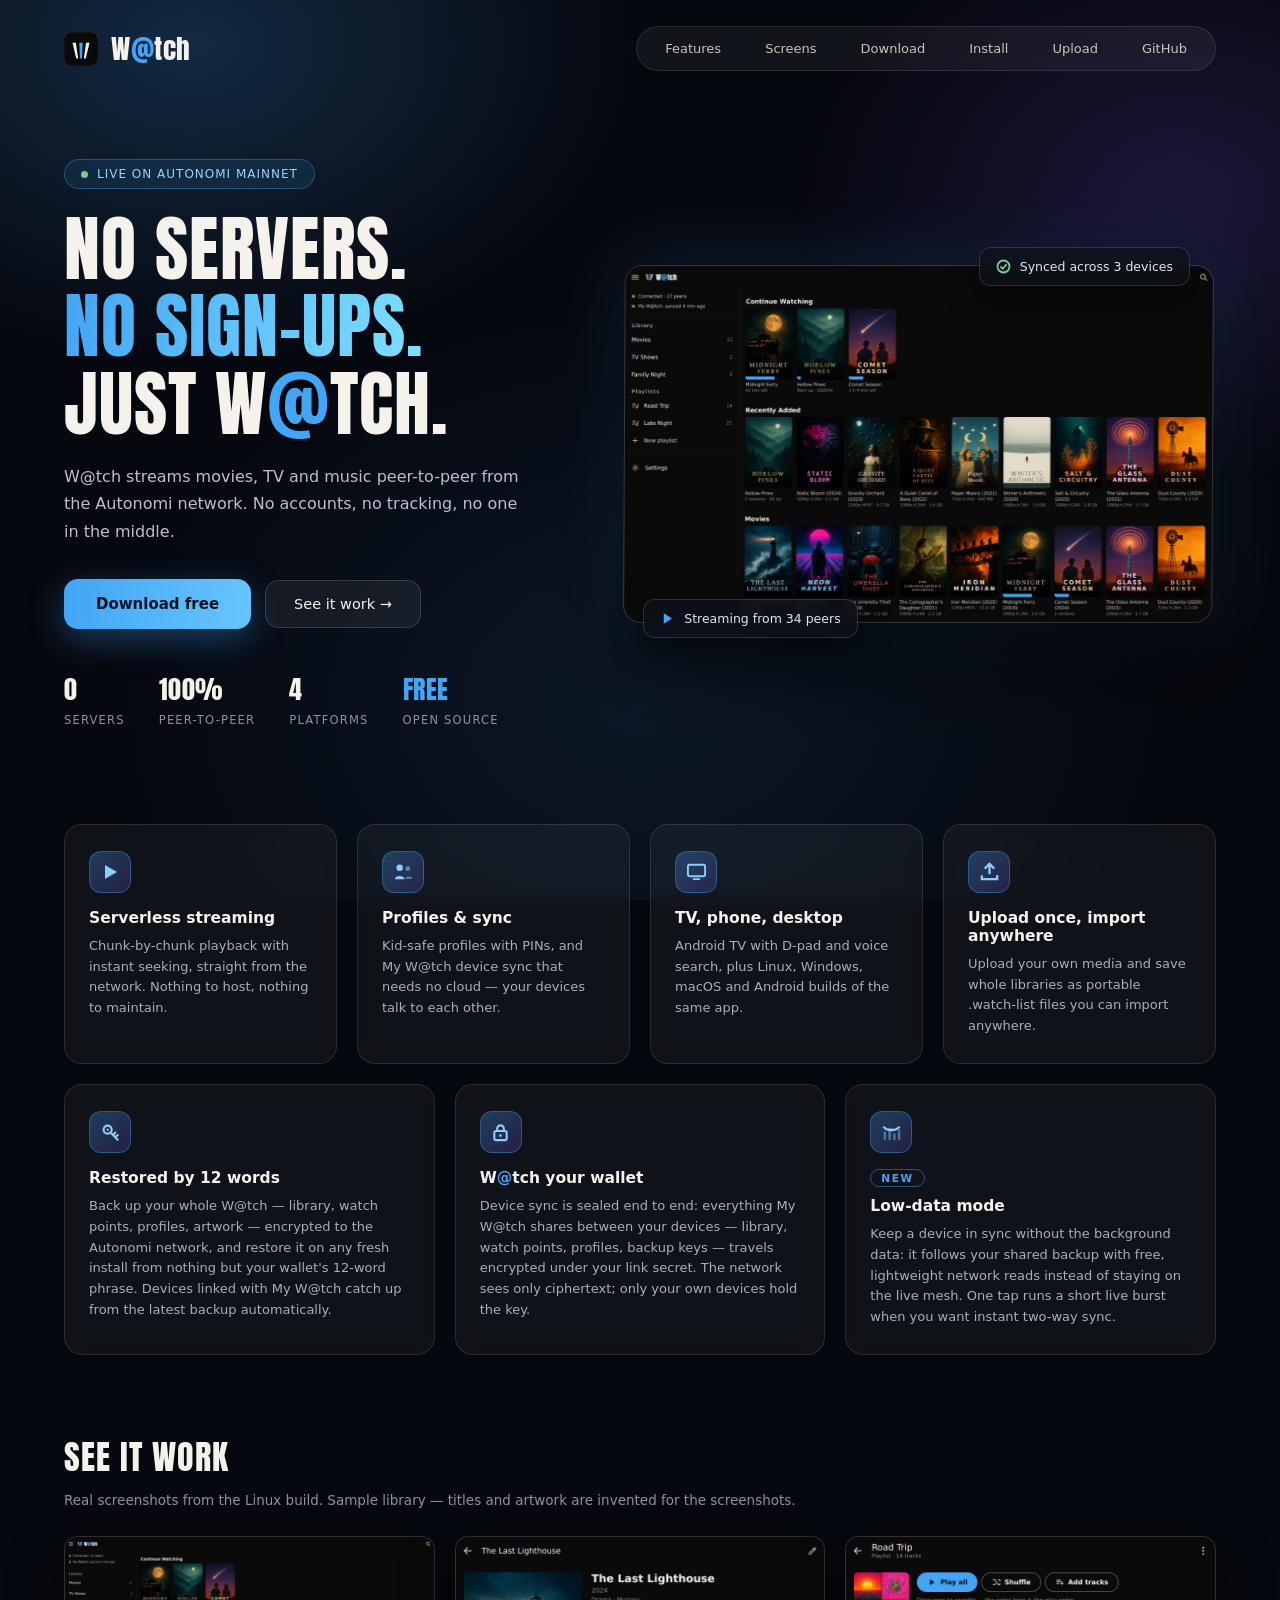
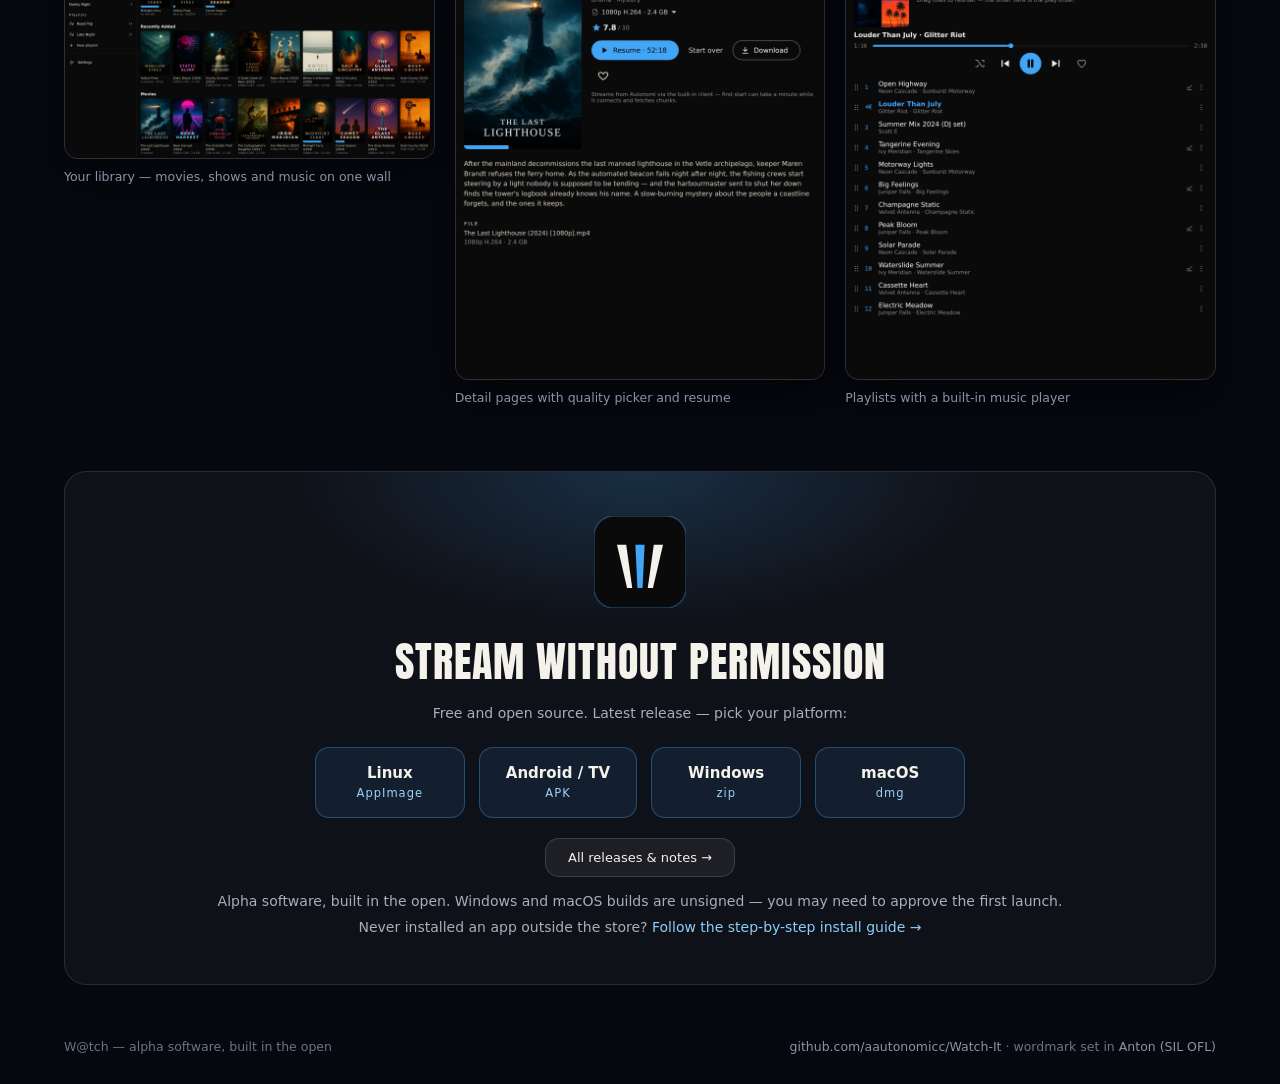
==== commit 1c7f1aa4: "Feature grid: Low-data mode card (alpha.112) Backup-follow sync without the x0x mesh's idle cost; NE" ====
--- a/index.html
+++ b/index.html
@@ -63,7 +63,8 @@
   <div class="gcard"><div class="ic"><svg width="21" height="21" viewBox="0 0 22 22" aria-hidden="true"><rect x="2" y="4" width="18" height="12" rx="2" fill="none" stroke="#8ecdf9" stroke-width="2"/><rect x="7" y="18" width="8" height="2" rx="1" fill="#8ecdf9"/></svg></div><h3>TV, phone, desktop</h3><p>Android TV with D-pad and voice search, plus Linux, Windows, macOS and Android builds of the same app.</p></div>
   <div class="gcard"><div class="ic"><svg width="21" height="21" viewBox="0 0 22 22" aria-hidden="true"><path d="M11 3 L11 14 M6 8 L11 3 L16 8" stroke="#8ecdf9" stroke-width="2.4" fill="none"/><path d="M3 15 L3 19 L19 19 L19 15" stroke="#8ecdf9" stroke-width="2.4" fill="none"/></svg></div><h3>Upload once, import anywhere</h3><p>Upload your own media and save whole libraries as portable .watch-list files you can import anywhere.</p></div>
   <div class="gcard"><div class="ic"><svg width="21" height="21" viewBox="0 0 22 22" aria-hidden="true"><circle cx="8" cy="8" r="4.2" fill="none" stroke="#8ecdf9" stroke-width="2.2"/><circle cx="8" cy="8" r="1.1" fill="#8ecdf9"/><path d="M11 11 L18.5 18.5 M16 16 L18.5 13.5 M13.5 13.5 L16 11" stroke="#8ecdf9" stroke-width="2.2" fill="none" stroke-linecap="round"/></svg></div><h3>Restored by 12 words</h3><p>Back up your whole W@tch — library, watch points, profiles, artwork — encrypted to the Autonomi network, and restore it on any fresh install from nothing but your wallet's 12-word phrase. Devices linked with My W@tch catch up from the latest backup automatically.</p></div>
-  <div class="gcard"><div class="ic"><svg width="21" height="21" viewBox="0 0 22 22" aria-hidden="true"><rect x="4.5" y="9.5" width="13" height="9.5" rx="2" fill="none" stroke="#8ecdf9" stroke-width="2.2"/><path d="M7.5 9.5 L7.5 7 a3.5 3.5 0 0 1 7 0 L14.5 9.5" fill="none" stroke="#8ecdf9" stroke-width="2.2"/><circle cx="11" cy="14.2" r="1.4" fill="#8ecdf9"/></svg></div><span class="newpill">NEW</span><h3>W<span class="accent">@</span>tch your wallet</h3><p>Device sync is sealed end to end: everything My W@tch shares between your devices — library, watch points, profiles, backup keys — travels encrypted under your link secret. The network sees only ciphertext; only your own devices hold the key.</p></div>
+  <div class="gcard"><div class="ic"><svg width="21" height="21" viewBox="0 0 22 22" aria-hidden="true"><rect x="4.5" y="9.5" width="13" height="9.5" rx="2" fill="none" stroke="#8ecdf9" stroke-width="2.2"/><path d="M7.5 9.5 L7.5 7 a3.5 3.5 0 0 1 7 0 L14.5 9.5" fill="none" stroke="#8ecdf9" stroke-width="2.2"/><circle cx="11" cy="14.2" r="1.4" fill="#8ecdf9"/></svg></div><h3>W<span class="accent">@</span>tch your wallet</h3><p>Device sync is sealed end to end: everything My W@tch shares between your devices — library, watch points, profiles, backup keys — travels encrypted under your link secret. The network sees only ciphertext; only your own devices hold the key.</p></div>
+  <div class="gcard"><div class="ic"><svg width="21" height="21" viewBox="0 0 22 22" aria-hidden="true"><path d="M4 18 L4 11 M9 18 L9 7 M14 18 L14 13 M19 18 L19 9" stroke="#8ecdf9" stroke-width="2.4" fill="none" stroke-linecap="round" opacity="0.45"/><path d="M3 5.5 C7 9.5 15 9.5 19 5.5" stroke="#8ecdf9" stroke-width="2.2" fill="none" stroke-linecap="round"/><circle cx="11" cy="8.2" r="1.5" fill="#8ecdf9"/></svg></div><span class="newpill">NEW</span><h3>Low-data mode</h3><p>Keep a device in sync without the background data: it follows your shared backup with free, lightweight network reads instead of staying on the live mesh. One tap runs a short live burst when you want instant two-way sync.</p></div>
 </section>
 
 <section class="screens" id="screens">
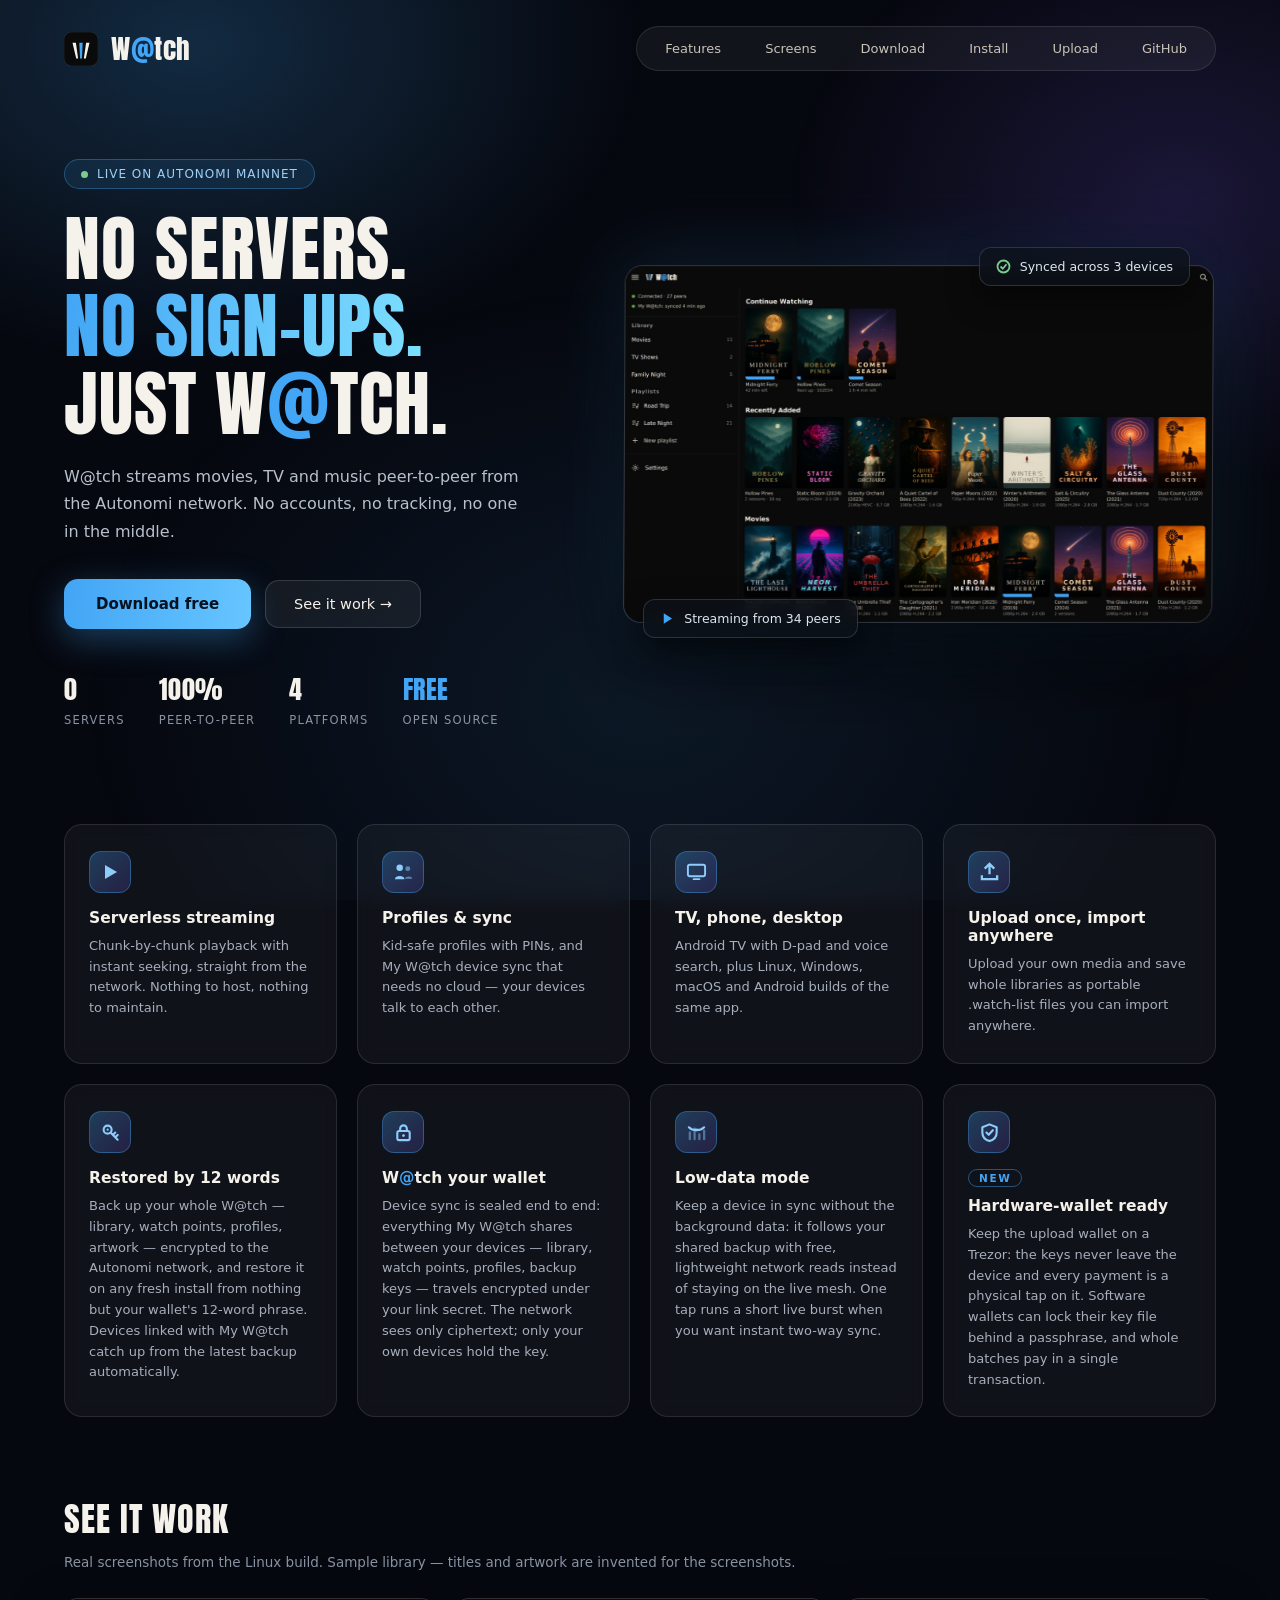
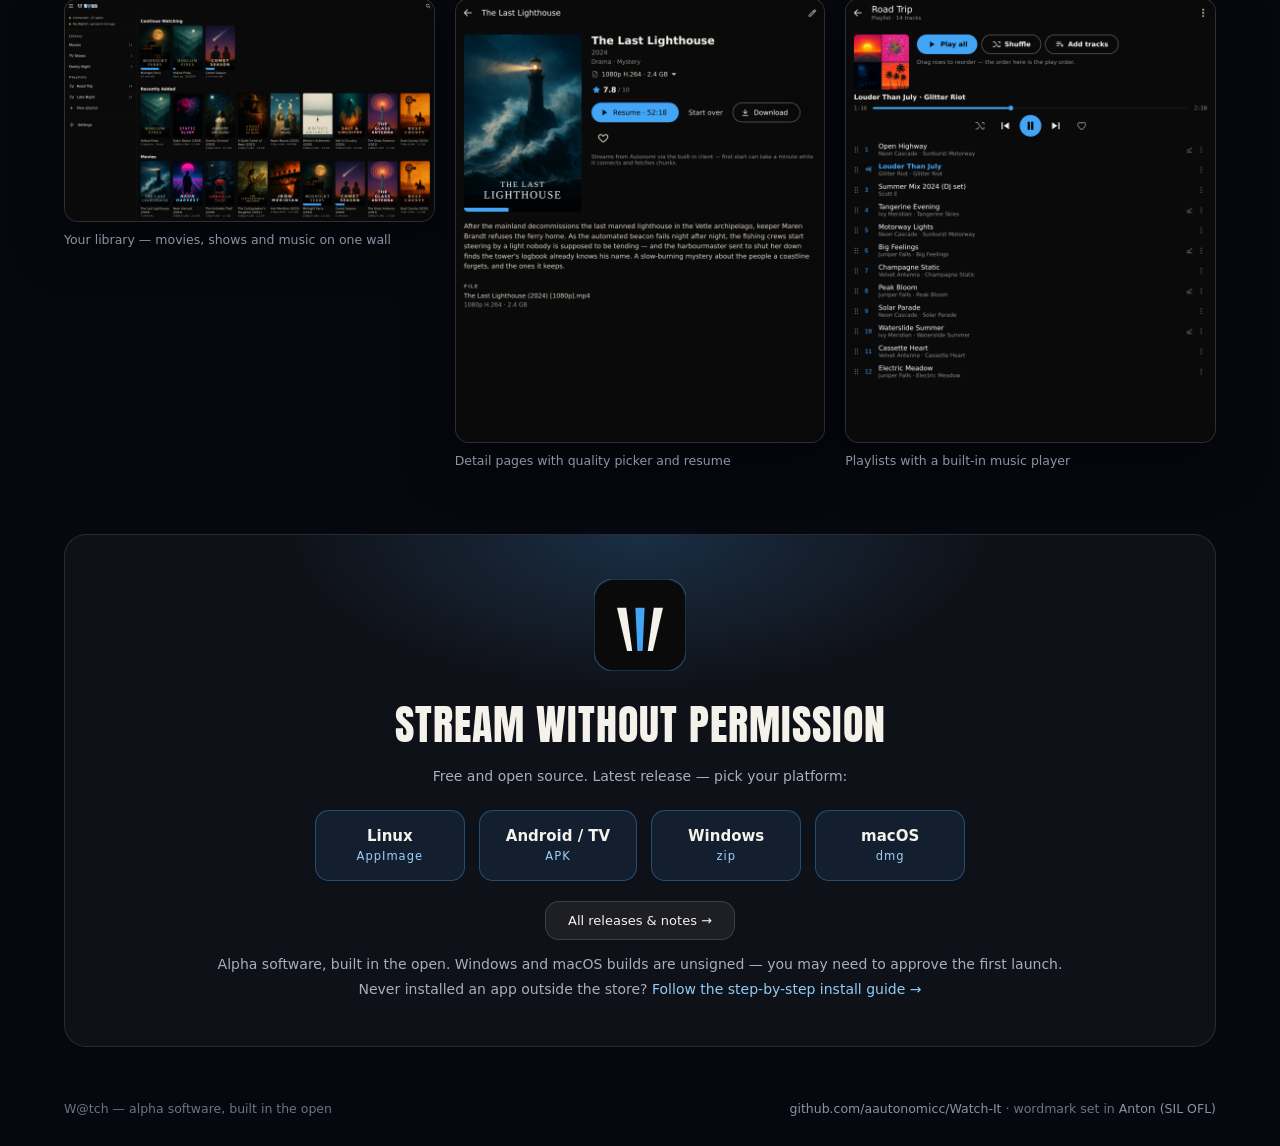
==== commit 926b4ed8: "Feature grid: Hardware-wallet ready card + upload-guide payment/Trezor updates New NEW-pill card for" ====
--- a/index.html
+++ b/index.html
@@ -64,7 +64,8 @@
   <div class="gcard"><div class="ic"><svg width="21" height="21" viewBox="0 0 22 22" aria-hidden="true"><path d="M11 3 L11 14 M6 8 L11 3 L16 8" stroke="#8ecdf9" stroke-width="2.4" fill="none"/><path d="M3 15 L3 19 L19 19 L19 15" stroke="#8ecdf9" stroke-width="2.4" fill="none"/></svg></div><h3>Upload once, import anywhere</h3><p>Upload your own media and save whole libraries as portable .watch-list files you can import anywhere.</p></div>
   <div class="gcard"><div class="ic"><svg width="21" height="21" viewBox="0 0 22 22" aria-hidden="true"><circle cx="8" cy="8" r="4.2" fill="none" stroke="#8ecdf9" stroke-width="2.2"/><circle cx="8" cy="8" r="1.1" fill="#8ecdf9"/><path d="M11 11 L18.5 18.5 M16 16 L18.5 13.5 M13.5 13.5 L16 11" stroke="#8ecdf9" stroke-width="2.2" fill="none" stroke-linecap="round"/></svg></div><h3>Restored by 12 words</h3><p>Back up your whole W@tch — library, watch points, profiles, artwork — encrypted to the Autonomi network, and restore it on any fresh install from nothing but your wallet's 12-word phrase. Devices linked with My W@tch catch up from the latest backup automatically.</p></div>
   <div class="gcard"><div class="ic"><svg width="21" height="21" viewBox="0 0 22 22" aria-hidden="true"><rect x="4.5" y="9.5" width="13" height="9.5" rx="2" fill="none" stroke="#8ecdf9" stroke-width="2.2"/><path d="M7.5 9.5 L7.5 7 a3.5 3.5 0 0 1 7 0 L14.5 9.5" fill="none" stroke="#8ecdf9" stroke-width="2.2"/><circle cx="11" cy="14.2" r="1.4" fill="#8ecdf9"/></svg></div><h3>W<span class="accent">@</span>tch your wallet</h3><p>Device sync is sealed end to end: everything My W@tch shares between your devices — library, watch points, profiles, backup keys — travels encrypted under your link secret. The network sees only ciphertext; only your own devices hold the key.</p></div>
-  <div class="gcard"><div class="ic"><svg width="21" height="21" viewBox="0 0 22 22" aria-hidden="true"><path d="M4 18 L4 11 M9 18 L9 7 M14 18 L14 13 M19 18 L19 9" stroke="#8ecdf9" stroke-width="2.4" fill="none" stroke-linecap="round" opacity="0.45"/><path d="M3 5.5 C7 9.5 15 9.5 19 5.5" stroke="#8ecdf9" stroke-width="2.2" fill="none" stroke-linecap="round"/><circle cx="11" cy="8.2" r="1.5" fill="#8ecdf9"/></svg></div><span class="newpill">NEW</span><h3>Low-data mode</h3><p>Keep a device in sync without the background data: it follows your shared backup with free, lightweight network reads instead of staying on the live mesh. One tap runs a short live burst when you want instant two-way sync.</p></div>
+  <div class="gcard"><div class="ic"><svg width="21" height="21" viewBox="0 0 22 22" aria-hidden="true"><path d="M4 18 L4 11 M9 18 L9 7 M14 18 L14 13 M19 18 L19 9" stroke="#8ecdf9" stroke-width="2.4" fill="none" stroke-linecap="round" opacity="0.45"/><path d="M3 5.5 C7 9.5 15 9.5 19 5.5" stroke="#8ecdf9" stroke-width="2.2" fill="none" stroke-linecap="round"/><circle cx="11" cy="8.2" r="1.5" fill="#8ecdf9"/></svg></div><h3>Low-data mode</h3><p>Keep a device in sync without the background data: it follows your shared backup with free, lightweight network reads instead of staying on the live mesh. One tap runs a short live burst when you want instant two-way sync.</p></div>
+  <div class="gcard"><div class="ic"><svg width="21" height="21" viewBox="0 0 22 22" aria-hidden="true"><path d="M11 2.5 L18.5 5.5 V11 C18.5 15.8 15.3 18.7 11 20 C6.7 18.7 3.5 15.8 3.5 11 V5.5 Z" fill="none" stroke="#8ecdf9" stroke-width="2.2" stroke-linejoin="round"/><path d="M7.8 11 L10.2 13.4 L14.5 8.6" stroke="#8ecdf9" stroke-width="2.2" fill="none" stroke-linecap="round" stroke-linejoin="round"/></svg></div><span class="newpill">NEW</span><h3>Hardware-wallet ready</h3><p>Keep the upload wallet on a Trezor: the keys never leave the device and every payment is a physical tap on it. Software wallets can lock their key file behind a passphrase, and whole batches pay in a single transaction.</p></div>
 </section>
 
 <section class="screens" id="screens">
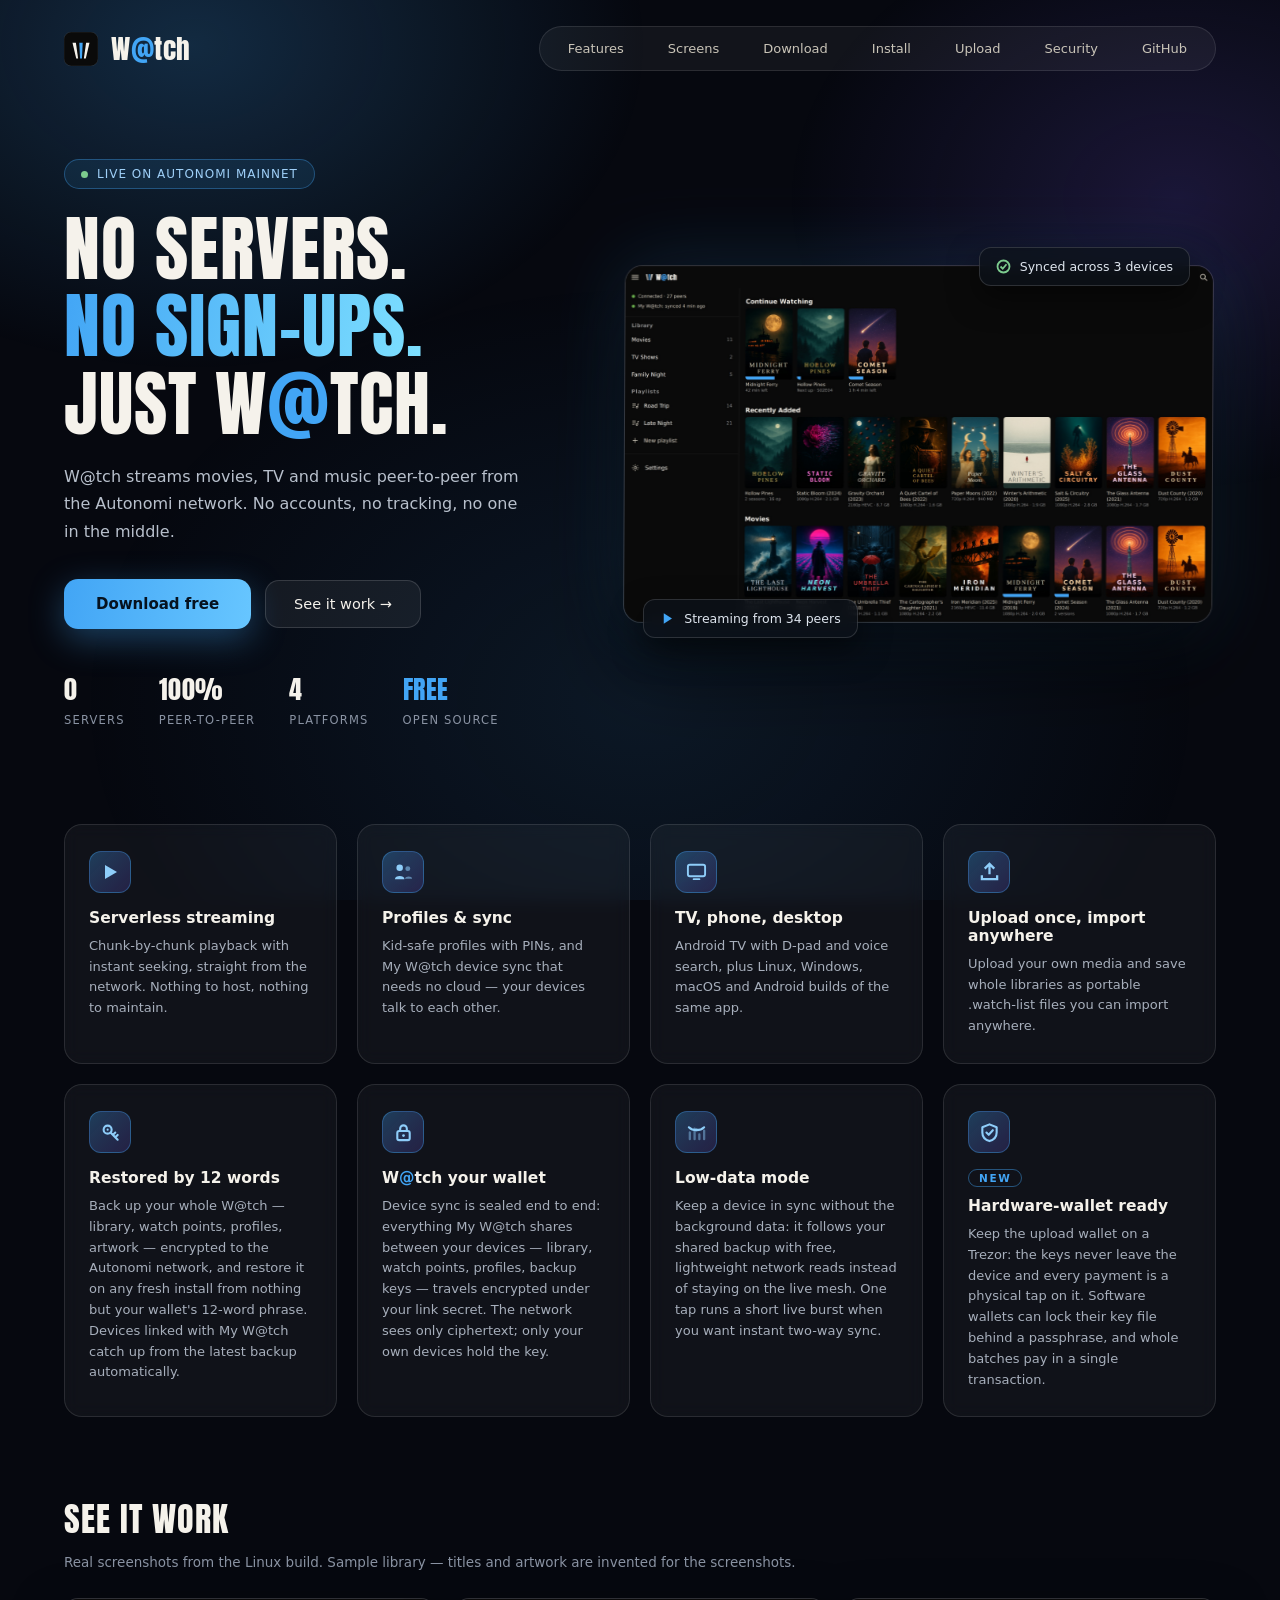
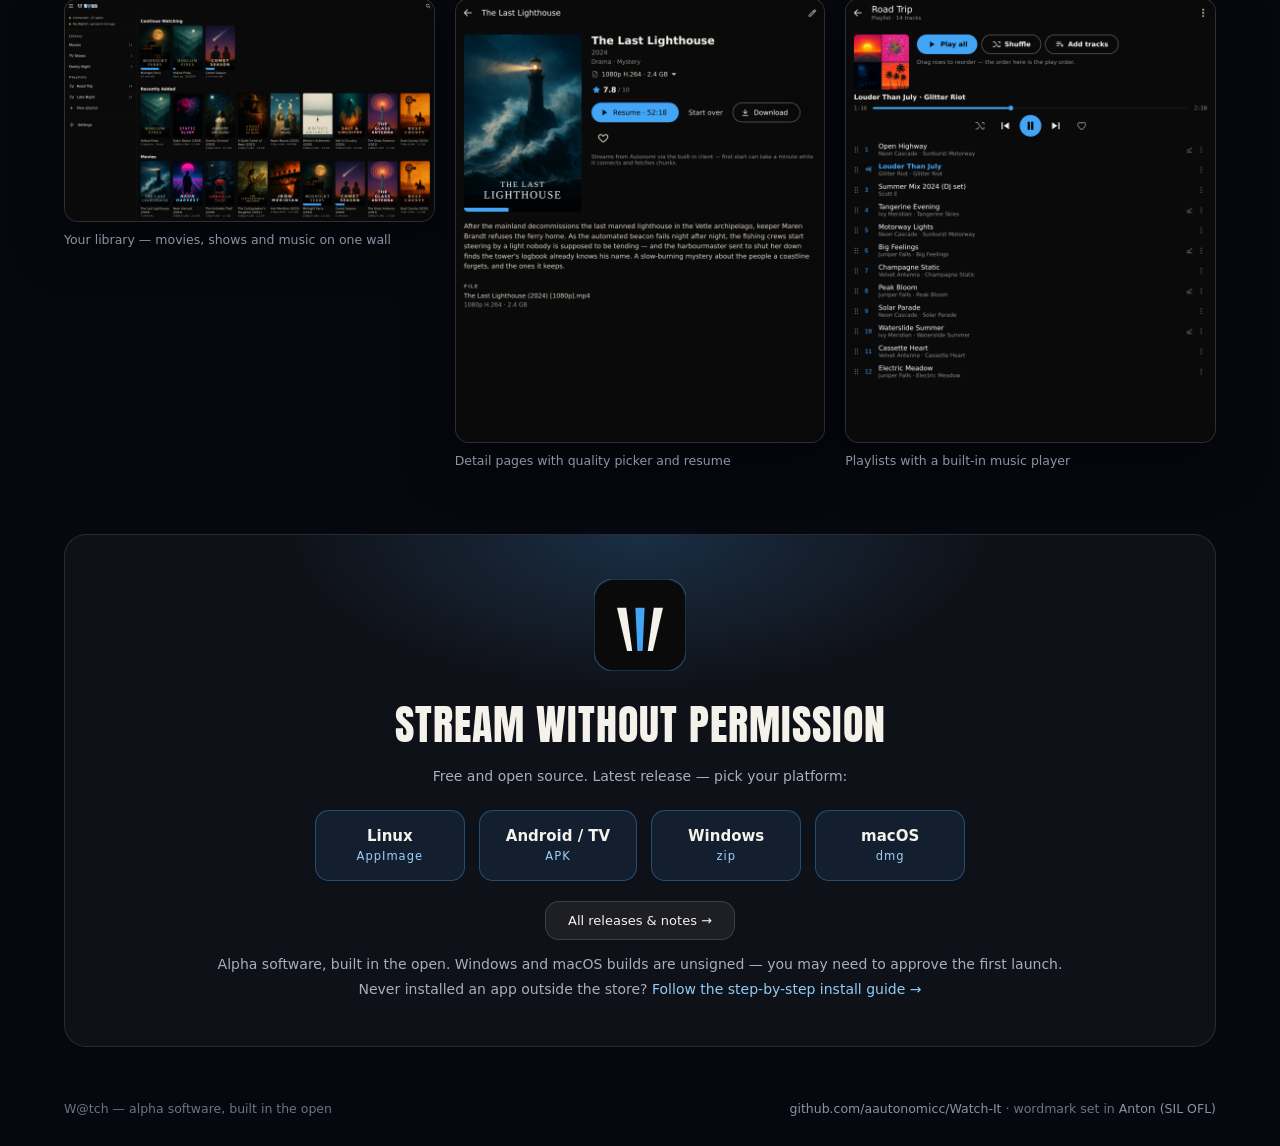
==== commit 296e269e: "Add Security page: keys explained plainly, software + Trezor wallet sections, Trezor homescreen imag" ====
--- a/index.html
+++ b/index.html
@@ -28,6 +28,7 @@
     <a href="#download">Download</a>
     <a href="install.html">Install</a>
     <a href="upload.html">Upload</a>
+    <a href="security.html">Security</a>
     <a href="https://github.com/aautonomicc/Watch-It">GitHub</a>
   </div>
 </nav>
--- a/style.css
+++ b/style.css
@@ -230,6 +230,30 @@
 }
 .qualtable th { color: #8a93a3; font-size: 11.5px; text-transform: uppercase; letter-spacing: 1px; font-weight: 600; }
 .qualtable td:first-child { color: #F5F2EB; white-space: nowrap; }
+
+/* security page */
+.trademarknote {
+  margin-top: 26px; font-size: 12px; color: #6b7484; line-height: 1.7; max-width: 620px;
+  border-top: 1px solid rgba(255,255,255,0.08); padding-top: 14px;
+}
+.hsintro { font-size: 14px; color: #b8c0cc; line-height: 1.7; margin-top: 20px; max-width: 640px; }
+.hsintro b { color: #F5F2EB; }
+.hsgrid { display: flex; gap: 16px; margin-top: 24px; flex-wrap: wrap; }
+.hscard {
+  flex: 1 1 150px; max-width: 200px; text-align: center;
+  background: rgba(255,255,255,0.04); border: 1px solid rgba(255,255,255,0.10);
+  border-radius: 16px; padding: 18px 14px 16px;
+}
+.hscard b { display: block; font-size: 14px; margin-top: 12px; }
+.hscard span { display: block; font-size: 11px; color: #8a93a3; letter-spacing: 0.4px; margin-top: 3px; }
+.hsframe {
+  height: 140px; display: flex; align-items: center; justify-content: center;
+  background: #000; border: 1px solid rgba(255,255,255,0.14); border-radius: 10px; overflow: hidden;
+}
+.hsframe img { display: block; }
+.hsmono img { image-rendering: pixelated; }
+.hsdl { margin-top: 12px; font-size: 12.5px; padding: 8px 18px; border-radius: 10px; }
+.hsnote { font-size: 12px; color: #6b7484; margin-top: 18px; }
 
 footer {
   padding: 8px 64px 30px; display: flex; justify-content: space-between; gap: 12px;
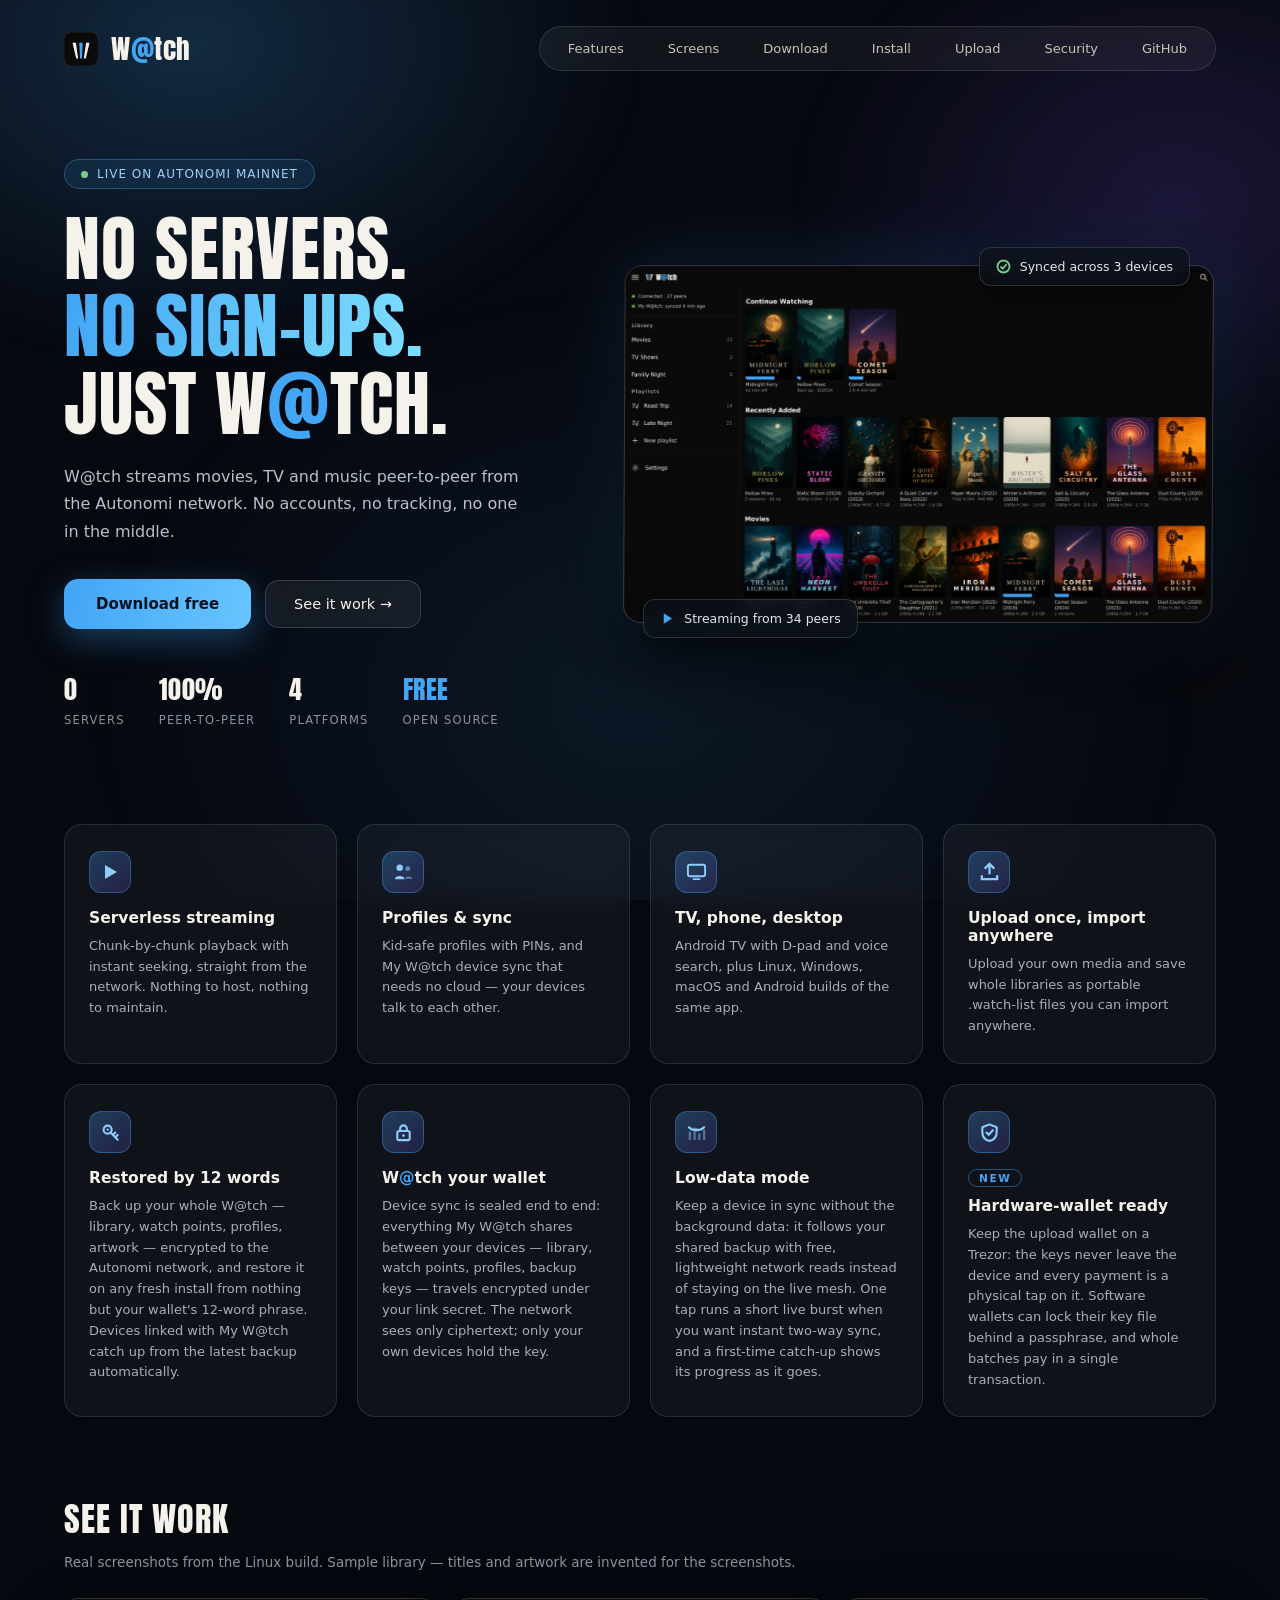
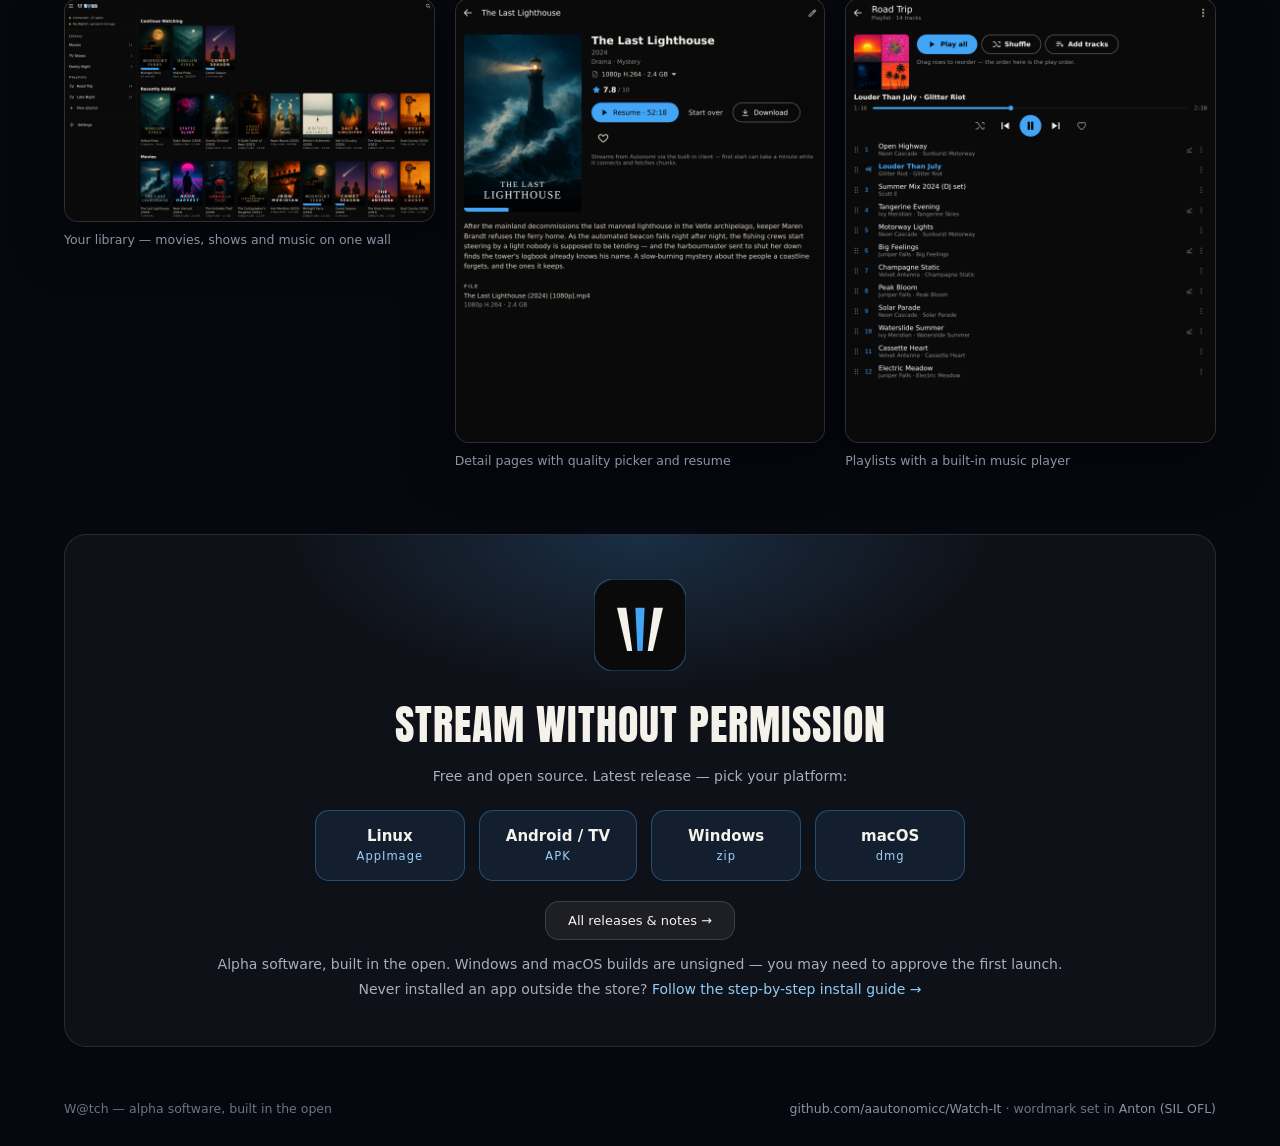
==== commit 8b73250d: "Progress refresh through alpha.122: one-session/one-tap Trezor copy, low-data live progress Co-Autho" ====
--- a/index.html
+++ b/index.html
@@ -65,7 +65,7 @@
   <div class="gcard"><div class="ic"><svg width="21" height="21" viewBox="0 0 22 22" aria-hidden="true"><path d="M11 3 L11 14 M6 8 L11 3 L16 8" stroke="#8ecdf9" stroke-width="2.4" fill="none"/><path d="M3 15 L3 19 L19 19 L19 15" stroke="#8ecdf9" stroke-width="2.4" fill="none"/></svg></div><h3>Upload once, import anywhere</h3><p>Upload your own media and save whole libraries as portable .watch-list files you can import anywhere.</p></div>
   <div class="gcard"><div class="ic"><svg width="21" height="21" viewBox="0 0 22 22" aria-hidden="true"><circle cx="8" cy="8" r="4.2" fill="none" stroke="#8ecdf9" stroke-width="2.2"/><circle cx="8" cy="8" r="1.1" fill="#8ecdf9"/><path d="M11 11 L18.5 18.5 M16 16 L18.5 13.5 M13.5 13.5 L16 11" stroke="#8ecdf9" stroke-width="2.2" fill="none" stroke-linecap="round"/></svg></div><h3>Restored by 12 words</h3><p>Back up your whole W@tch — library, watch points, profiles, artwork — encrypted to the Autonomi network, and restore it on any fresh install from nothing but your wallet's 12-word phrase. Devices linked with My W@tch catch up from the latest backup automatically.</p></div>
   <div class="gcard"><div class="ic"><svg width="21" height="21" viewBox="0 0 22 22" aria-hidden="true"><rect x="4.5" y="9.5" width="13" height="9.5" rx="2" fill="none" stroke="#8ecdf9" stroke-width="2.2"/><path d="M7.5 9.5 L7.5 7 a3.5 3.5 0 0 1 7 0 L14.5 9.5" fill="none" stroke="#8ecdf9" stroke-width="2.2"/><circle cx="11" cy="14.2" r="1.4" fill="#8ecdf9"/></svg></div><h3>W<span class="accent">@</span>tch your wallet</h3><p>Device sync is sealed end to end: everything My W@tch shares between your devices — library, watch points, profiles, backup keys — travels encrypted under your link secret. The network sees only ciphertext; only your own devices hold the key.</p></div>
-  <div class="gcard"><div class="ic"><svg width="21" height="21" viewBox="0 0 22 22" aria-hidden="true"><path d="M4 18 L4 11 M9 18 L9 7 M14 18 L14 13 M19 18 L19 9" stroke="#8ecdf9" stroke-width="2.4" fill="none" stroke-linecap="round" opacity="0.45"/><path d="M3 5.5 C7 9.5 15 9.5 19 5.5" stroke="#8ecdf9" stroke-width="2.2" fill="none" stroke-linecap="round"/><circle cx="11" cy="8.2" r="1.5" fill="#8ecdf9"/></svg></div><h3>Low-data mode</h3><p>Keep a device in sync without the background data: it follows your shared backup with free, lightweight network reads instead of staying on the live mesh. One tap runs a short live burst when you want instant two-way sync.</p></div>
+  <div class="gcard"><div class="ic"><svg width="21" height="21" viewBox="0 0 22 22" aria-hidden="true"><path d="M4 18 L4 11 M9 18 L9 7 M14 18 L14 13 M19 18 L19 9" stroke="#8ecdf9" stroke-width="2.4" fill="none" stroke-linecap="round" opacity="0.45"/><path d="M3 5.5 C7 9.5 15 9.5 19 5.5" stroke="#8ecdf9" stroke-width="2.2" fill="none" stroke-linecap="round"/><circle cx="11" cy="8.2" r="1.5" fill="#8ecdf9"/></svg></div><h3>Low-data mode</h3><p>Keep a device in sync without the background data: it follows your shared backup with free, lightweight network reads instead of staying on the live mesh. One tap runs a short live burst when you want instant two-way sync, and a first-time catch-up shows its progress as it goes.</p></div>
   <div class="gcard"><div class="ic"><svg width="21" height="21" viewBox="0 0 22 22" aria-hidden="true"><path d="M11 2.5 L18.5 5.5 V11 C18.5 15.8 15.3 18.7 11 20 C6.7 18.7 3.5 15.8 3.5 11 V5.5 Z" fill="none" stroke="#8ecdf9" stroke-width="2.2" stroke-linejoin="round"/><path d="M7.8 11 L10.2 13.4 L14.5 8.6" stroke="#8ecdf9" stroke-width="2.2" fill="none" stroke-linecap="round" stroke-linejoin="round"/></svg></div><span class="newpill">NEW</span><h3>Hardware-wallet ready</h3><p>Keep the upload wallet on a Trezor: the keys never leave the device and every payment is a physical tap on it. Software wallets can lock their key file behind a passphrase, and whole batches pay in a single transaction.</p></div>
 </section>
 
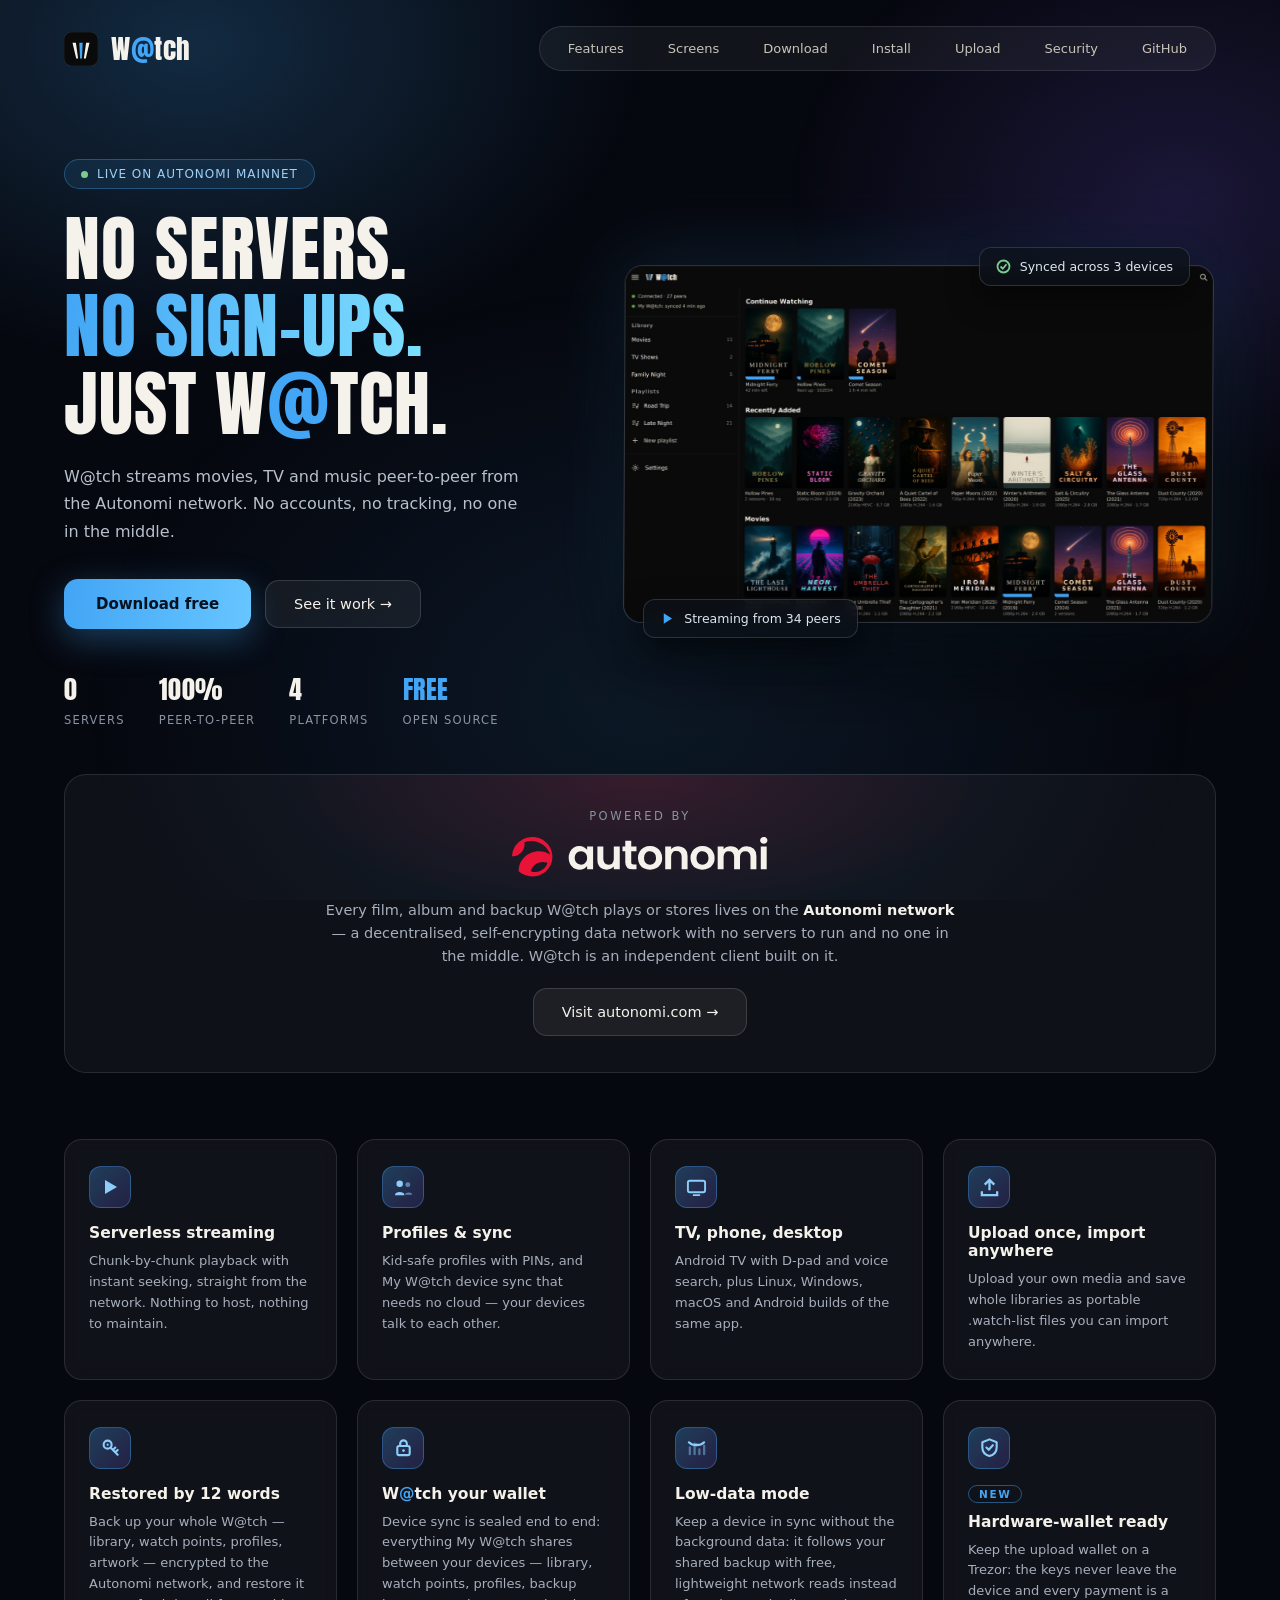
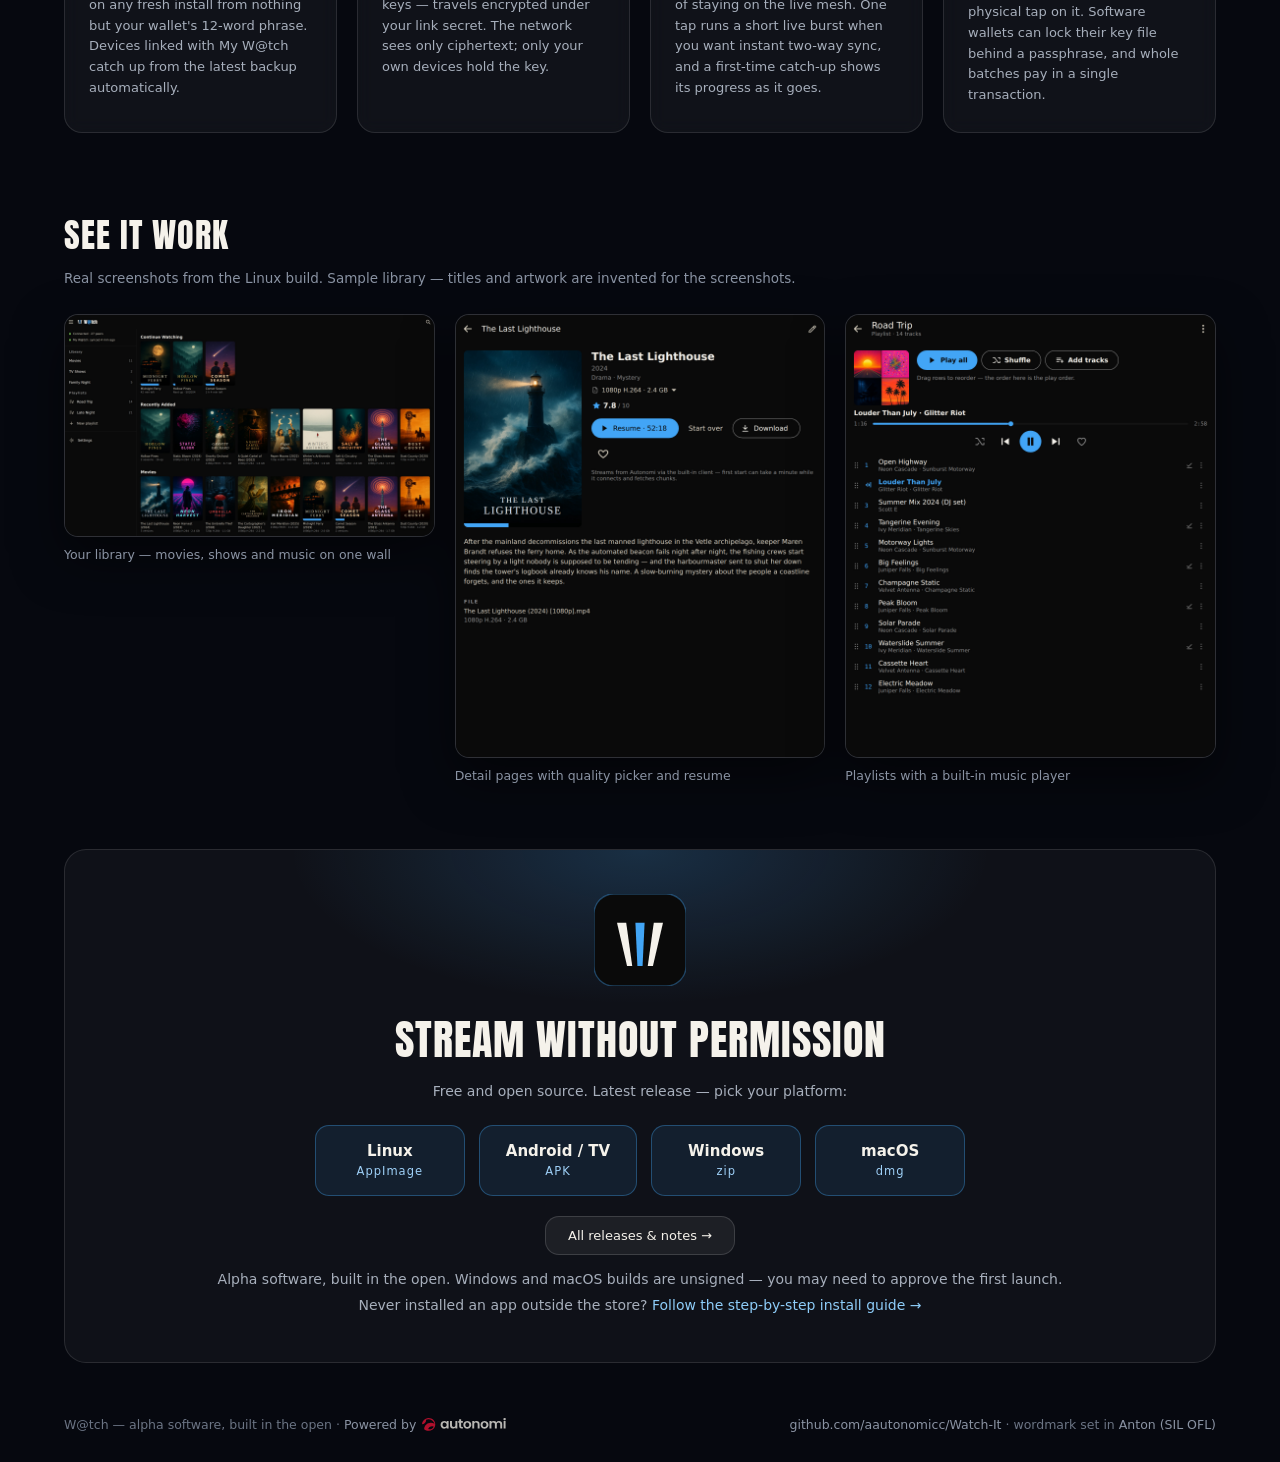
==== commit f79a25d2: "Powered by Autonomi: credit band under the home hero + footer line on every page, linking autonomi.c" ====
--- a/index.html
+++ b/index.html
@@ -58,6 +58,17 @@
   </div>
 </header>
 
+<section class="powered" aria-label="Powered by the Autonomi network">
+  <div class="poweredcard">
+    <div class="poweredtext">
+      <div class="poweredkicker">POWERED BY</div>
+      <a class="poweredlogo" href="https://autonomi.com/" target="_blank" rel="noopener"><img src="assets/autonomi-wordmark.svg" alt="Autonomi" width="256" height="40"></a>
+      <p>Every film, album and backup W@tch plays or stores lives on the <b>Autonomi network</b> — a decentralised, self-encrypting data network with no servers to run and no one in the middle. W@tch is an independent client built on it.</p>
+      <a class="btn-glass poweredcta" href="https://autonomi.com/" target="_blank" rel="noopener">Visit autonomi.com &rarr;</a>
+    </div>
+  </div>
+</section>
+
 <section class="features" id="features">
   <div class="gcard"><div class="ic"><svg width="20" height="20" viewBox="0 0 20 20" aria-hidden="true"><path d="M5 3 L17 10 L5 17 Z" fill="#8ecdf9"/></svg></div><h3>Serverless streaming</h3><p>Chunk-by-chunk playback with instant seeking, straight from the network. Nothing to host, nothing to maintain.</p></div>
   <div class="gcard"><div class="ic"><svg width="21" height="21" viewBox="0 0 22 22" aria-hidden="true"><circle cx="7" cy="7" r="3.4" fill="#8ecdf9"/><circle cx="15.5" cy="8" r="2.6" fill="#8ecdf9" opacity="0.55"/><path d="M2 19 C2 14.5 12 14.5 12 19 Z" fill="#8ecdf9"/><path d="M12.5 18.5 C13 15.5 20 15.5 20 18.5 Z" fill="#8ecdf9" opacity="0.55"/></svg></div><h3>Profiles &amp; sync</h3><p>Kid-safe profiles with PINs, and My W@tch device sync that needs no cloud — your devices talk to each other.</p></div>
@@ -95,7 +106,7 @@
 </section>
 
 <footer>
-  <div>W@tch — alpha software, built in the open</div>
+  <div>W@tch — alpha software, built in the open · <a class="footpowered" href="https://autonomi.com/" target="_blank" rel="noopener">Powered by <img src="assets/autonomi-wordmark.svg" alt="Autonomi" width="83" height="13"></a></div>
   <div><a href="https://github.com/aautonomicc/Watch-It">github.com/aautonomicc/Watch-It</a> · wordmark set in <a href="assets/fonts/Anton-OFL.txt">Anton (SIL OFL)</a></div>
 </footer>
 
--- a/style.css
+++ b/style.css
@@ -285,3 +285,28 @@
   .fc-bottom { bottom: -12px; left: 8px; }
   .stats { gap: 22px; }
 }
+
+/* Powered by Autonomi — home-page band + footer line (nominative use of the Autonomi wordmark) */
+.powered { padding: 6px 64px 10px; }
+.poweredcard {
+  display: flex; align-items: center; justify-content: center; text-align: center;
+  background: rgba(255,255,255,0.04); border: 1px solid rgba(255,255,255,0.11); border-radius: 22px;
+  padding: 34px 40px 36px; position: relative; overflow: hidden;
+}
+.poweredcard::before {
+  content: ""; position: absolute; inset: 0; pointer-events: none;
+  background: radial-gradient(520px 200px at 50% 0%, rgba(233,19,55,0.16), transparent 70%);
+}
+.poweredtext { position: relative; max-width: 640px; }
+.poweredkicker { font-size: 11.5px; letter-spacing: 2.5px; color: #8a93a3; margin-bottom: 14px; }
+.poweredlogo { display: inline-block; }
+.poweredlogo img { display: block; width: 256px; height: auto; margin: 0 auto; transition: opacity 0.15s; }
+.poweredlogo:hover img { opacity: 0.8; }
+.poweredtext p { color: #a7afbc; font-size: 14.5px; line-height: 1.6; margin-top: 18px; }
+.poweredtext p b { color: #F5F2EB; font-weight: 600; }
+.poweredcta { display: inline-block; margin-top: 20px; }
+.footpowered { display: inline-flex; align-items: center; gap: 6px; }
+.footpowered img { height: 13px; width: auto; display: inline-block; opacity: 0.75; transition: opacity 0.15s; }
+.footpowered:hover img { opacity: 1; }
+@media (max-width: 980px) { .powered { padding-left: 32px; padding-right: 32px; } }
+@media (max-width: 560px) { .powered { padding-left: 18px; padding-right: 18px; } .poweredcard { padding: 28px 20px; } .poweredlogo img { width: 200px; } }
